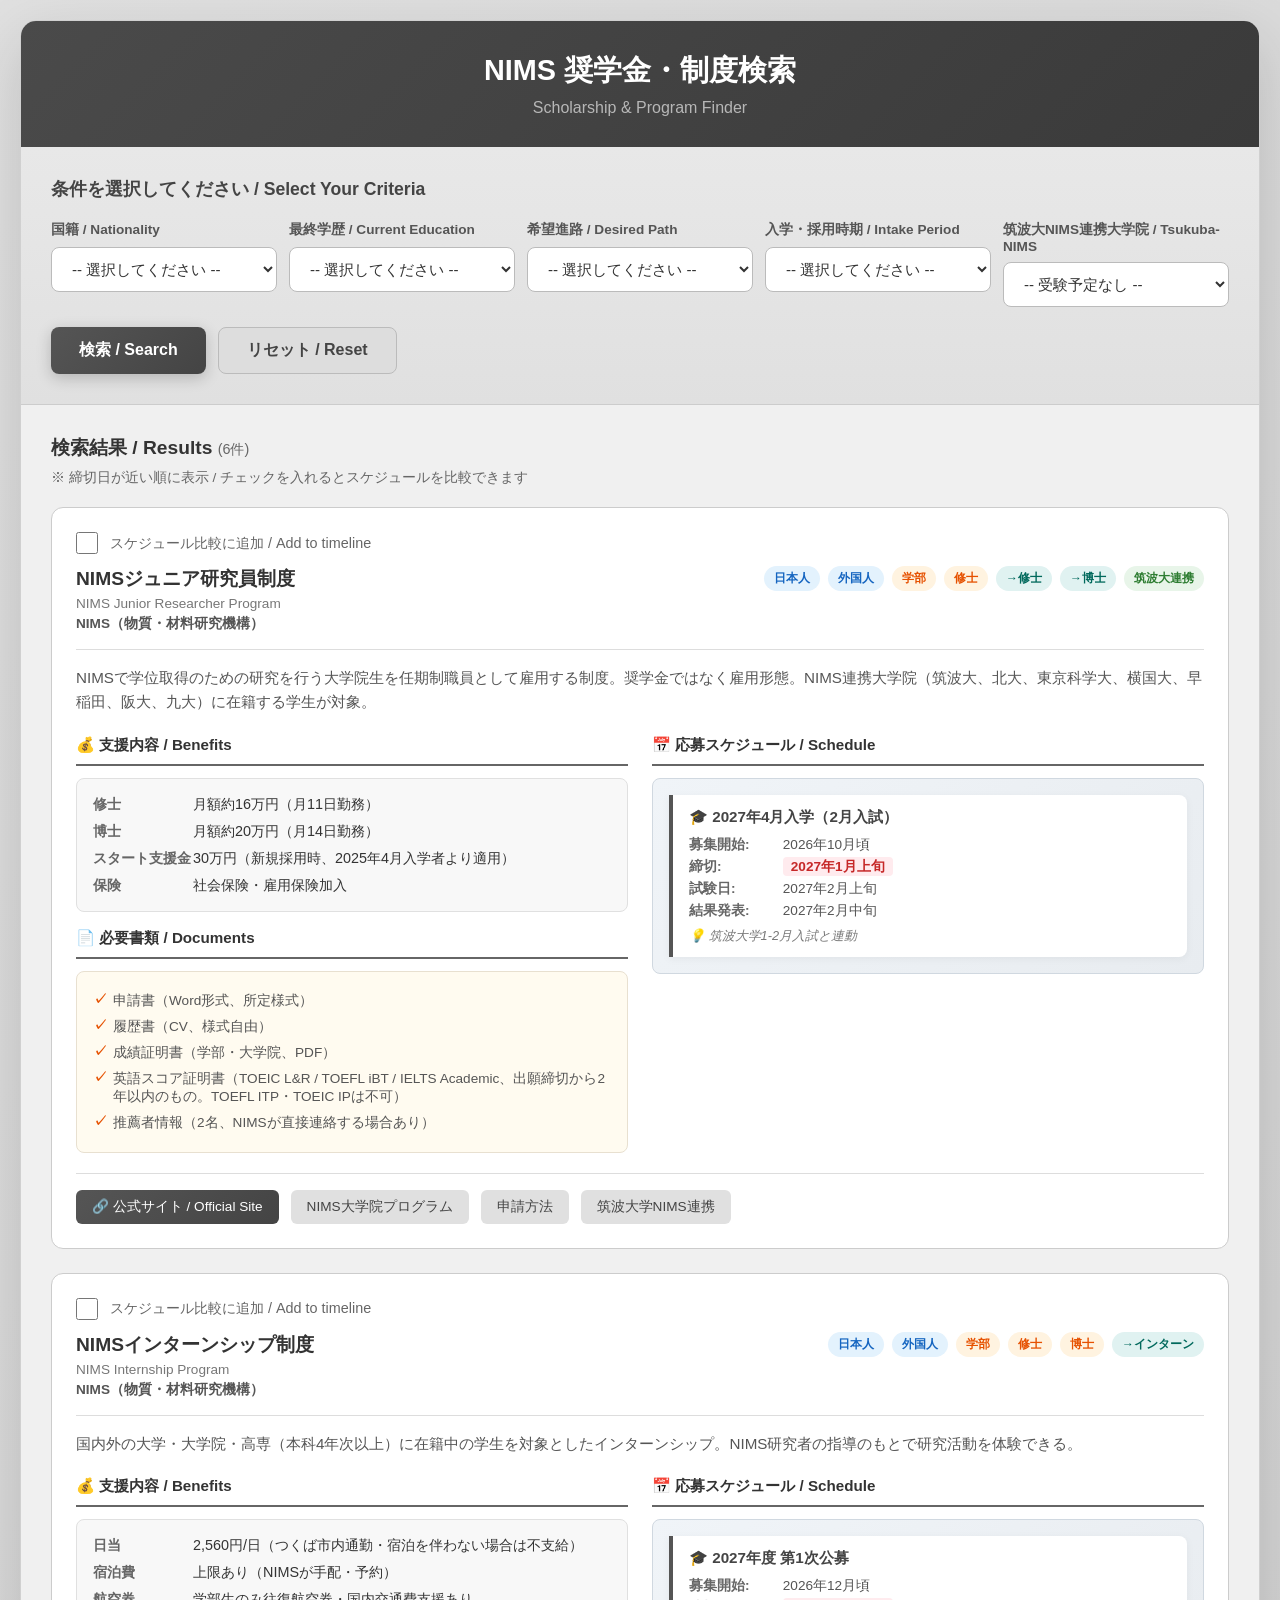
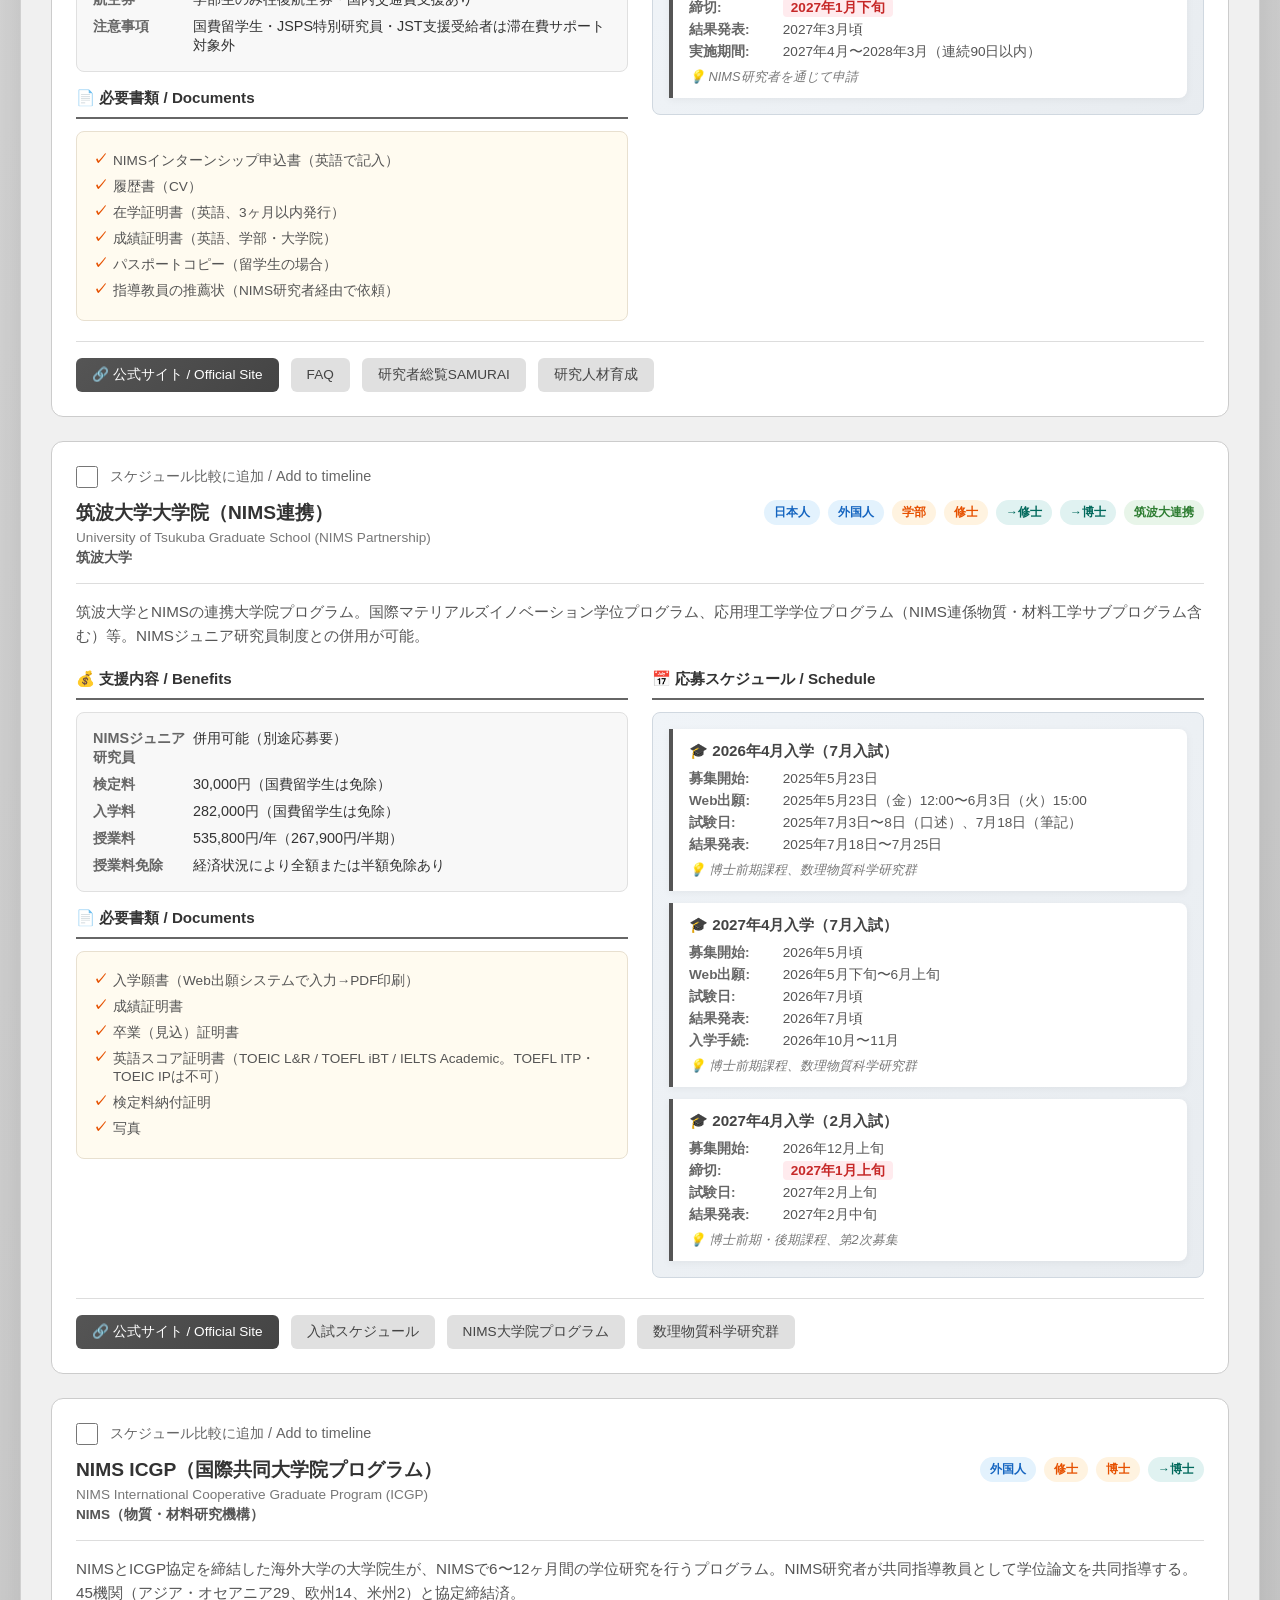
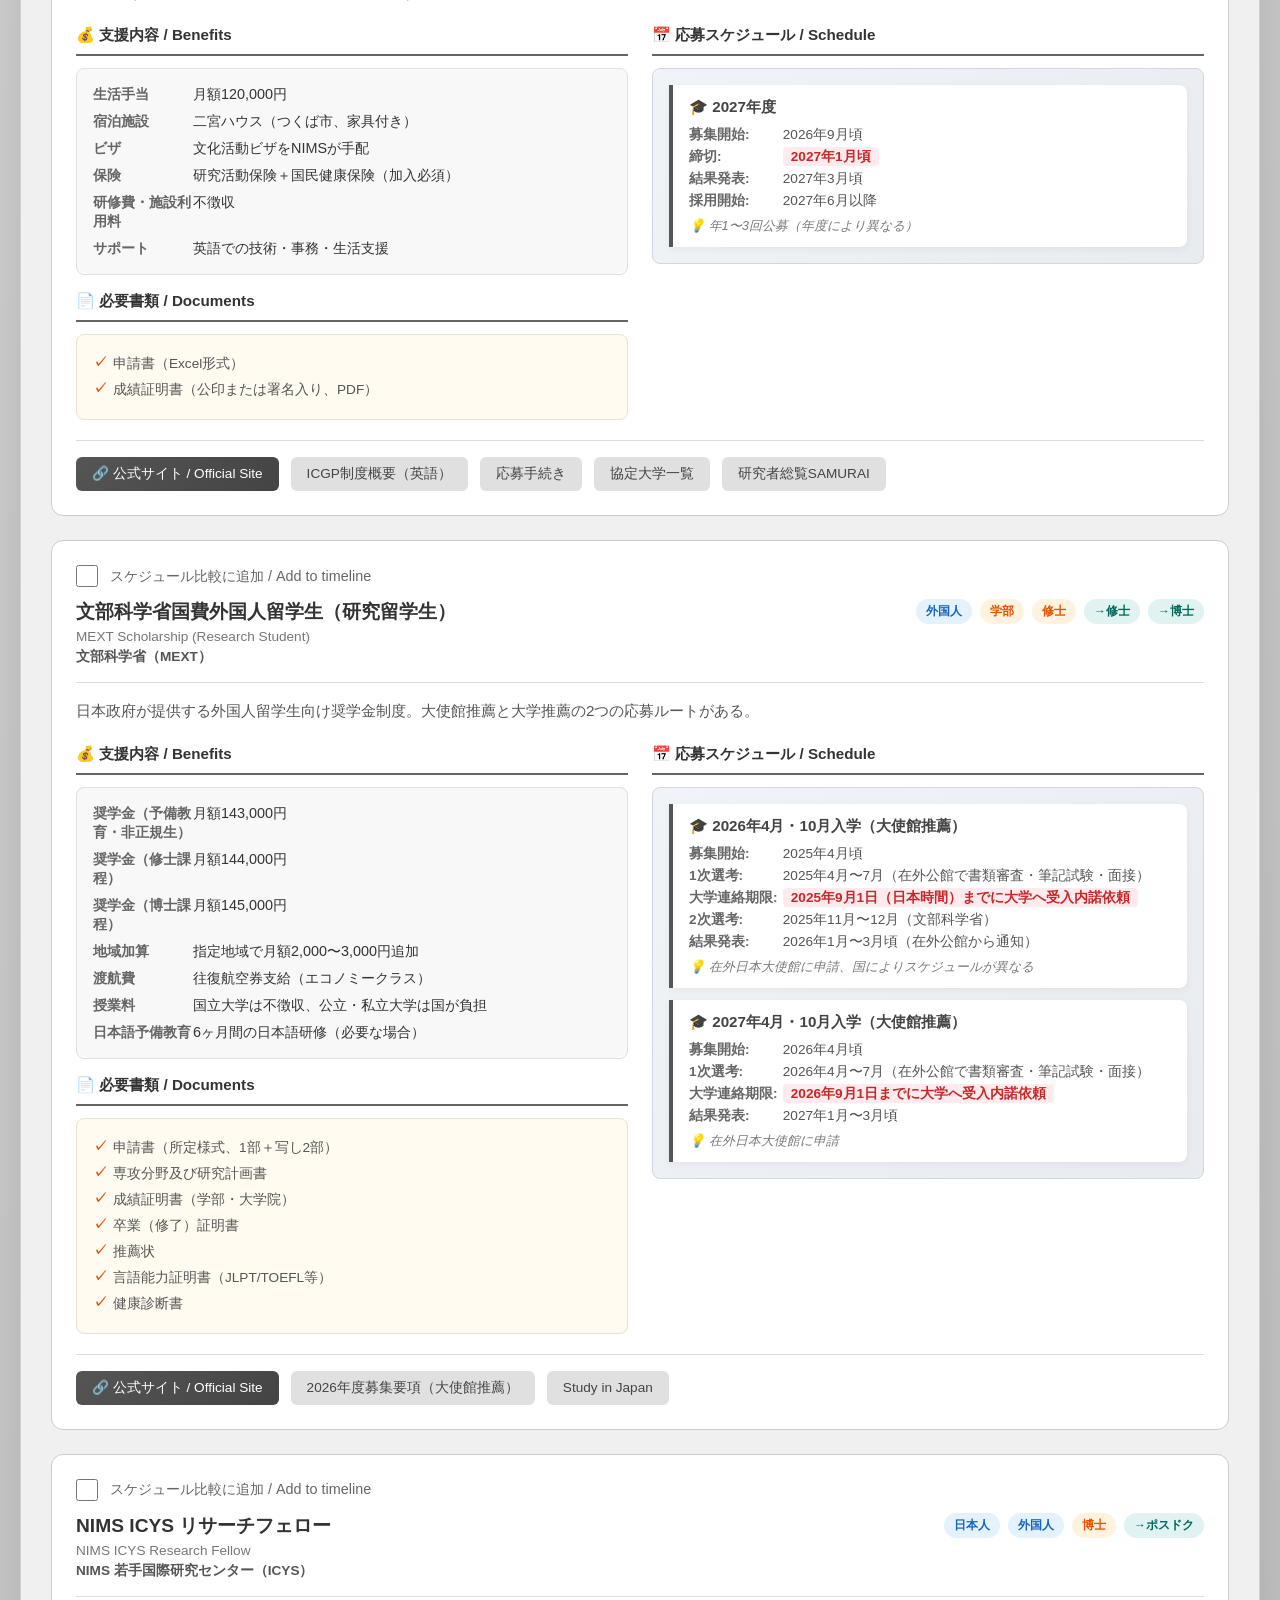
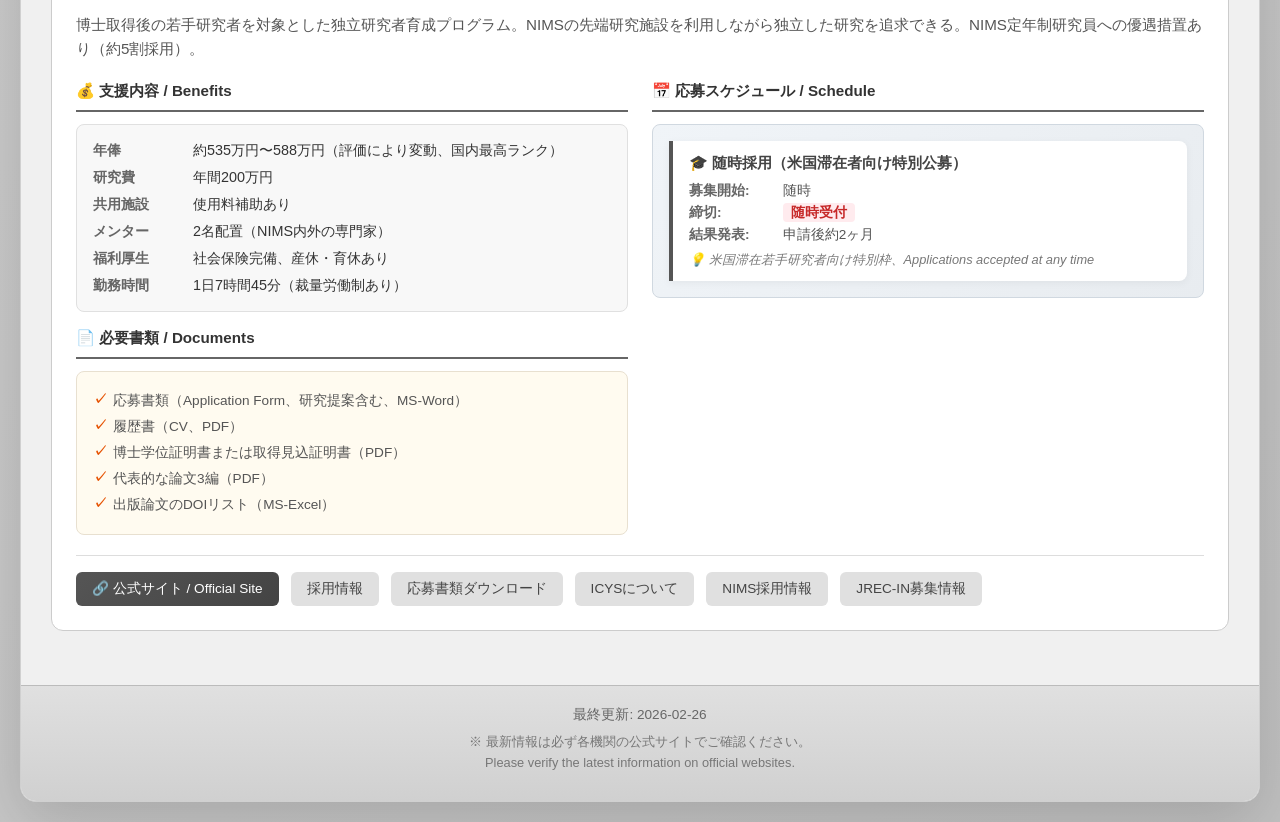
==== index.html @ 3bc6fc20 "GitHub Pages 化: Flask 廃止し静的サイトへ移行 - ルートに index.html を新設（Flask テンプレート → 静的 HTML） - main.js を改修: /api/" ====
<!DOCTYPE html>
<html lang="ja">
<head>
    <meta charset="UTF-8">
    <meta name="viewport" content="width=device-width, initial-scale=1.0">
    <title>NIMS 奨学金・制度検索 | Scholarship Finder</title>
    <link rel="stylesheet" href="static/css/style.css">
</head>
<body>
    <div class="container">
        <!-- ヘッダー -->
        <header>
            <h1>NIMS 奨学金・制度検索</h1>
            <p class="subtitle">Scholarship & Program Finder</p>
        </header>

        <!-- 検索フォーム -->
        <section class="search-section">
            <h2>条件を選択してください / Select Your Criteria</h2>

            <div class="filter-group">
                <!-- 国籍 -->
                <div class="filter-item">
                    <label for="nationality">国籍 / Nationality</label>
                    <select id="nationality">
                        <option value="">-- 選択してください --</option>
                        <option value="japanese">日本人 / Japanese</option>
                        <option value="foreign">外国人 / Non-Japanese</option>
                    </select>
                </div>

                <!-- 最終学歴 -->
                <div class="filter-item">
                    <label for="current_education">最終学歴 / Current Education</label>
                    <select id="current_education">
                        <option value="">-- 選択してください --</option>
                        <option value="bachelor">学部（卒業/在学中）/ Bachelor's</option>
                        <option value="master">修士（修了/在学中）/ Master's</option>
                        <option value="doctor">博士（修了/在学中）/ Doctoral</option>
                    </select>
                </div>

                <!-- 希望進路 -->
                <div class="filter-item">
                    <label for="desired_path">希望進路 / Desired Path</label>
                    <select id="desired_path">
                        <option value="">-- 選択してください --</option>
                        <option value="master">修士課程進学 / Master's Program</option>
                        <option value="doctor">博士課程進学 / Doctoral Program</option>
                        <option value="postdoc">ポスドク / Postdoc</option>
                        <option value="intern">インターンシップ / Internship</option>
                    </select>
                </div>

                <!-- 入学・採用希望時期 -->
                <div class="filter-item">
                    <label for="intake_month">入学・採用時期 / Intake Period</label>
                    <select id="intake_month">
                        <option value="">-- 選択してください --</option>
                        <optgroup label="2025年度 / FY2025">
                            <option value="2025-04">2025年4月 / April 2025</option>
                            <option value="2025-10">2025年10月 / October 2025</option>
                            <option value="2025-first">2025年度前期（4-9月）/ FY2025 1st</option>
                            <option value="2025-second">2025年度後期（10-3月）/ FY2025 2nd</option>
                        </optgroup>
                        <optgroup label="2026年度 / FY2026">
                            <option value="2026-04">2026年4月 / April 2026</option>
                            <option value="2026-10">2026年10月 / October 2026</option>
                            <option value="2026-first">2026年度前期（4-9月）/ FY2026 1st</option>
                            <option value="2026-second">2026年度後期（10-3月）/ FY2026 2nd</option>
                        </optgroup>
                        <optgroup label="2027年度 / FY2027">
                            <option value="2027-04">2027年4月 / April 2027</option>
                            <option value="2027-10">2027年10月 / October 2027</option>
                            <option value="2027-first">2027年度前期（4-9月）/ FY2027 1st</option>
                            <option value="2027-second">2027年度後期（10-3月）/ FY2027 2nd</option>
                        </optgroup>
                    </select>
                </div>

                <!-- 筑波大学受験 -->
                <div class="filter-item">
                    <label for="tsukuba">筑波大NIMS連携大学院 / Tsukuba-NIMS</label>
                    <select id="tsukuba">
                        <option value="">-- 受験予定なし --</option>
                        <option value="master">修士課程受験予定 / Master's</option>
                        <option value="doctor">博士課程受験予定 / Doctoral</option>
                    </select>
                </div>
            </div>

            <div class="filter-buttons">
                <button id="search-btn" class="btn-primary">検索 / Search</button>
                <button id="reset-btn" class="btn-secondary">リセット / Reset</button>
            </div>
        </section>

        <!-- メインコンテンツ（検索結果 + タイムライン） -->
        <div class="main-content">
            <!-- 検索結果（左側） -->
            <section class="results-section">
                <h2>検索結果 / Results <span id="result-count"></span></h2>
                <p class="sort-info">※ 締切日が近い順に表示 / チェックを入れるとスケジュールを比較できます</p>
                <div id="results-container">
                    <p class="no-results">条件を選択して検索してください。<br>Please select criteria and search.</p>
                </div>
            </section>

            <!-- 統合タイムライン（右側） -->
            <aside class="timeline-section" id="timeline-section" style="display: none;">
                <div class="timeline-header">
                    <h2>📅 スケジュール比較</h2>
                    <button id="clear-selection-btn" class="btn-secondary btn-small">選択解除</button>
                </div>
                <div id="timeline-container"></div>
            </aside>
        </div>

        <!-- フッター -->
        <footer>
            <p>最終更新: <span id="last-updated">-</span></p>
            <p class="disclaimer">
                ※ 最新情報は必ず各機関の公式サイトでご確認ください。<br>
                Please verify the latest information on official websites.
            </p>
        </footer>
    </div>

    <script src="static/js/main.js"></script>
</body>
</html>
---- static/css/style.css ----
/* 基本スタイル - ライトグレーテーマ */
* {
    margin: 0;
    padding: 0;
    box-sizing: border-box;
}

body {
    font-family: -apple-system, BlinkMacSystemFont, 'Segoe UI', 'Hiragino Sans', 'Noto Sans JP', sans-serif;
    background: linear-gradient(135deg, #e0e0e0 0%, #c0c0c0 100%);
    min-height: 100vh;
    padding: 20px;
}

.container {
    max-width: 1600px;
    margin: 0 auto;
    background: #f5f5f5;
    border-radius: 16px;
    box-shadow: 0 20px 60px rgba(0, 0, 0, 0.15);
    overflow: hidden;
    border: 1px solid #d0d0d0;
}

/* ヘッダー */
header {
    background: linear-gradient(135deg, #4a4a4a 0%, #3a3a3a 100%);
    color: white;
    padding: 30px;
    text-align: center;
}

header h1 {
    font-size: 1.8rem;
    margin-bottom: 8px;
}

header .subtitle {
    font-size: 1rem;
    opacity: 0.85;
    color: #ccc;
}

/* 検索セクション */
.search-section {
    padding: 30px;
    background: linear-gradient(180deg, #e8e8e8 0%, #e0e0e0 100%);
    border-bottom: 1px solid #ccc;
}

.search-section h2 {
    font-size: 1.1rem;
    color: #444;
    margin-bottom: 20px;
}

.filter-group {
    display: grid;
    grid-template-columns: repeat(5, 1fr);
    gap: 12px;
    margin-bottom: 20px;
}

.filter-item {
    min-width: 0;
}

.filter-item label {
    display: block;
    font-size: 0.85rem;
    font-weight: 600;
    color: #555;
    margin-bottom: 8px;
}

.filter-item select {
    width: 100%;
    padding: 12px 16px;
    font-size: 0.95rem;
    border: 1px solid #bbb;
    border-radius: 8px;
    background: #fff;
    color: #333;
    cursor: pointer;
    transition: all 0.2s;
}

.filter-item select:focus {
    outline: none;
    border-color: #666;
    box-shadow: 0 0 0 3px rgba(100, 100, 100, 0.15);
}

.filter-buttons {
    display: flex;
    gap: 12px;
}

/* ボタン */
.btn-primary,
.btn-secondary {
    padding: 12px 28px;
    font-size: 1rem;
    font-weight: 600;
    border: none;
    border-radius: 8px;
    cursor: pointer;
    transition: all 0.2s;
}

.btn-primary {
    background: linear-gradient(135deg, #555 0%, #444 100%);
    color: white;
    box-shadow: 0 4px 15px rgba(0, 0, 0, 0.2);
}

.btn-primary:hover {
    transform: translateY(-2px);
    box-shadow: 0 6px 20px rgba(0, 0, 0, 0.25);
    background: linear-gradient(135deg, #666 0%, #555 100%);
}

.btn-secondary {
    background: #ddd;
    color: #444;
    border: 1px solid #bbb;
}

.btn-secondary:hover {
    background: #ccc;
}

/* メインコンテンツ（左右並列） */
.main-content {
    display: flex;
    gap: 0;
}

/* 結果セクション（左側） */
.results-section {
    flex: 1;
    padding: 30px;
    min-width: 0;
    transition: flex 0.3s ease;
    background: #f0f0f0;
}

.main-content.has-timeline .results-section {
    flex: 0 0 60%;
}

.results-section h2 {
    font-size: 1.2rem;
    color: #333;
    margin-bottom: 8px;
}

.sort-info {
    font-size: 0.85rem;
    color: #666;
    margin-bottom: 20px;
}

#result-count {
    font-size: 0.9rem;
    color: #666;
    font-weight: normal;
}

.no-results {
    text-align: center;
    color: #666;
    padding: 40px;
    line-height: 1.8;
}

/* プログラムカード */
.program-card {
    background: #fff;
    border: 1px solid #ccc;
    border-radius: 12px;
    padding: 24px;
    margin-bottom: 24px;
    transition: all 0.2s;
}

.program-card:hover {
    border-color: #888;
    box-shadow: 0 8px 30px rgba(0, 0, 0, 0.1);
    transform: translateY(-2px);
}

.program-header {
    display: flex;
    justify-content: space-between;
    align-items: flex-start;
    margin-bottom: 16px;
    padding-bottom: 16px;
    border-bottom: 1px solid #ddd;
}

.program-title {
    font-size: 1.2rem;
    color: #333;
    margin-bottom: 4px;
}

.program-title-en {
    font-size: 0.85rem;
    color: #777;
}

.program-org {
    font-size: 0.85rem;
    color: #555;
    font-weight: 600;
    margin-top: 4px;
}

.program-tags {
    display: flex;
    gap: 8px;
    flex-wrap: wrap;
}

.tag {
    font-size: 0.75rem;
    padding: 4px 10px;
    border-radius: 20px;
    font-weight: 600;
}

.tag-nationality {
    background: #e3f2fd;
    color: #1565c0;
}

.tag-status {
    background: #f3e5f5;
    color: #7b1fa2;
}

.tag-tsukuba {
    background: #e8f5e9;
    color: #2e7d32;
}

.tag-education {
    background: #fff3e0;
    color: #e65100;
}

.tag-path {
    background: #e0f2f1;
    color: #00695c;
}

.program-description {
    color: #555;
    font-size: 0.95rem;
    line-height: 1.6;
    margin-bottom: 20px;
}

/* 2カラムレイアウト */
.program-content {
    display: grid;
    grid-template-columns: 1fr 1fr;
    gap: 24px;
}

.program-left,
.program-right {
    min-width: 0;
}

/* 左カラム: 予算・支援内容 */
.section-title {
    font-size: 0.95rem;
    font-weight: 600;
    color: #333;
    margin-bottom: 12px;
    padding-bottom: 8px;
    border-bottom: 2px solid #666;
}

.benefits-section {
    background: #f8f8f8;
    border-radius: 8px;
    padding: 16px;
    margin-bottom: 16px;
    border: 1px solid #e0e0e0;
}

.benefit-row {
    display: flex;
    margin-bottom: 8px;
    font-size: 0.9rem;
}

.benefit-row:last-child {
    margin-bottom: 0;
}

.benefit-label {
    font-weight: 600;
    color: #666;
    width: 100px;
    flex-shrink: 0;
}

.benefit-value {
    color: #333;
}

/* 必要書類 */
.documents-section {
    background: #fffbf0;
    border-radius: 8px;
    padding: 16px;
    border: 1px solid #e8e0d0;
}

.documents-list {
    list-style: none;
    padding: 0;
    margin: 0;
}

.documents-list li {
    font-size: 0.85rem;
    color: #555;
    padding: 4px 0;
    padding-left: 20px;
    position: relative;
}

.documents-list li::before {
    content: "✓";
    position: absolute;
    left: 0;
    color: #e65100;
    font-weight: bold;
}

/* 右カラム: スケジュール */
.schedule-section {
    background: linear-gradient(135deg, #f0f4f8 0%, #e8ecf0 100%);
    border-radius: 8px;
    padding: 16px;
    border: 1px solid #d0d8e0;
}

.schedule-item {
    background: #fff;
    border-left: 4px solid #555;
    padding: 12px 16px;
    margin-bottom: 12px;
    border-radius: 0 8px 8px 0;
    box-shadow: 0 2px 8px rgba(0, 0, 0, 0.05);
}

.schedule-item:last-child {
    margin-bottom: 0;
}

.schedule-intake {
    font-weight: 600;
    color: #444;
    font-size: 0.95rem;
    margin-bottom: 8px;
}

.schedule-details {
    font-size: 0.85rem;
    color: #555;
}

.schedule-details div {
    margin-bottom: 4px;
}

.schedule-details div:last-child {
    margin-bottom: 0;
}

.schedule-label {
    font-weight: 600;
    display: inline-block;
    width: 90px;
    color: #666;
}

.deadline-highlight {
    background: #ffebee;
    color: #c62828;
    padding: 2px 8px;
    border-radius: 4px;
    font-weight: 600;
}

.schedule-note {
    margin-top: 8px;
    font-size: 0.8rem;
    color: #777;
    font-style: italic;
}

/* リンク */
.program-links {
    display: flex;
    gap: 12px;
    flex-wrap: wrap;
    margin-top: 20px;
    padding-top: 16px;
    border-top: 1px solid #ddd;
}

.program-link {
    display: inline-flex;
    align-items: center;
    padding: 8px 16px;
    background: linear-gradient(135deg, #555 0%, #444 100%);
    color: white;
    text-decoration: none;
    border-radius: 6px;
    font-size: 0.85rem;
    font-weight: 500;
    transition: all 0.2s;
}

.program-link:hover {
    transform: translateY(-1px);
    box-shadow: 0 4px 15px rgba(0, 0, 0, 0.2);
    background: linear-gradient(135deg, #666 0%, #555 100%);
}

.program-link-secondary {
    background: #e0e0e0;
    color: #444;
}

.program-link-secondary:hover {
    background: #d0d0d0;
    box-shadow: none;
}

/* フッター */
footer {
    background: linear-gradient(180deg, #e0e0e0 0%, #d0d0d0 100%);
    padding: 20px 30px;
    text-align: center;
    border-top: 1px solid #bbb;
}

footer p {
    font-size: 0.85rem;
    color: #666;
    margin-bottom: 8px;
}

.disclaimer {
    font-size: 0.8rem;
    line-height: 1.6;
    color: #777;
}

/* チェックボックス */
.program-checkbox-wrapper {
    display: flex;
    align-items: center;
    gap: 12px;
    margin-bottom: 12px;
}

.program-checkbox {
    width: 22px;
    height: 22px;
    cursor: pointer;
    accent-color: #555;
}

.program-checkbox-label {
    font-size: 0.9rem;
    color: #666;
    cursor: pointer;
}

.program-card.selected {
    border-color: #555;
    border-width: 2px;
    background: #f8f8fc;
    box-shadow: 0 0 20px rgba(0, 0, 0, 0.1);
}

/* タイムラインセクション（右側） */
.timeline-section {
    flex: 0 0 40%;
    padding: 20px;
    background: #f0f0f0;
    border-left: 1px solid #ddd;
}

.timeline-header {
    display: flex;
    justify-content: space-between;
    align-items: center;
    margin-bottom: 12px;
    padding-bottom: 10px;
    border-bottom: 1px solid #ccc;
}

.timeline-header h2 {
    font-size: 1rem;
    color: #333;
    margin: 0;
}

.timeline-section .btn-secondary {
    background: #ddd;
    color: #444;
    border: 1px solid #bbb;
}

.timeline-section .btn-secondary:hover {
    background: #ccc;
}

.btn-small {
    padding: 4px 10px;
    font-size: 0.75rem;
}

/* タイムライン */
.timeline {
    position: relative;
    padding: 8px 0;
}

.timeline-month-group {
    margin-bottom: 14px;
}

.timeline-month-header {
    background: linear-gradient(135deg, #555 0%, #444 100%);
    color: white;
    padding: 6px 12px;
    border-radius: 6px;
    font-weight: 600;
    font-size: 0.85rem;
    margin-bottom: 8px;
    border-left: 3px solid #888;
}

.timeline-events {
    display: flex;
    flex-direction: column;
    gap: 6px;
    padding-left: 16px;
    border-left: 2px solid #ccc;
    margin-left: 6px;
}

.timeline-event {
    background: #fff;
    border-radius: 6px;
    padding: 8px 12px;
    box-shadow: 0 2px 8px rgba(0, 0, 0, 0.1);
    position: relative;
    transition: transform 0.15s ease;
}

.timeline-event:hover {
    transform: translateX(2px);
}

.timeline-event::before {
    content: '';
    position: absolute;
    left: -22px;
    top: 50%;
    transform: translateY(-50%);
    width: 8px;
    height: 8px;
    border-radius: 50%;
    background: #666;
    border: 2px solid #f0f0f0;
}

.timeline-event.deadline::before {
    background: #ef5350;
}

.timeline-event.exam::before {
    background: #ffb74d;
}

.timeline-event.result::before {
    background: #66bb6a;
}

.timeline-event.screening::before {
    background: #ab47bc;
}

.timeline-event.procedure::before {
    background: #26c6da;
}

.timeline-event.adoption::before {
    background: #9ccc65;
}

.timeline-event.period::before {
    background: #8d6e63;
}

.timeline-event-header {
    display: flex;
    justify-content: space-between;
    align-items: center;
    margin-bottom: 4px;
}

.timeline-event-program {
    font-weight: 600;
    color: #333;
    font-size: 0.8rem;
    flex: 1;
    margin-right: 8px;
    white-space: nowrap;
    overflow: hidden;
    text-overflow: ellipsis;
}

.timeline-event-type {
    font-size: 0.65rem;
    padding: 2px 6px;
    border-radius: 10px;
    font-weight: 600;
    white-space: nowrap;
}

.timeline-event-type.deadline {
    background: #ffebee;
    color: #c62828;
}

.timeline-event-type.start {
    background: #e3f2fd;
    color: #1565c0;
}

.timeline-event-type.exam {
    background: #fff3e0;
    color: #e65100;
}

.timeline-event-type.result {
    background: #e8f5e9;
    color: #2e7d32;
}

.timeline-event-type.screening {
    background: #f3e5f5;
    color: #7b1fa2;
}

.timeline-event-type.procedure {
    background: #e0f7fa;
    color: #00838f;
}

.timeline-event-type.adoption {
    background: #f1f8e9;
    color: #558b2f;
}

.timeline-event-type.period {
    background: #efebe9;
    color: #5d4037;
}

.timeline-event-date {
    font-size: 0.75rem;
    color: #555;
    font-weight: 500;
}

.timeline-event-intake {
    font-size: 0.7rem;
    color: #777;
}

/* タイムライン凡例 */
.timeline-legend {
    display: flex;
    gap: 6px 12px;
    flex-wrap: wrap;
    margin-bottom: 12px;
    padding: 8px 10px;
    background: #e8e8e8;
    border-radius: 6px;
    border: 1px solid #ddd;
}

.legend-item {
    display: flex;
    align-items: center;
    gap: 4px;
    font-size: 0.65rem;
    color: #555;
}

.legend-dot {
    width: 8px;
    height: 8px;
    border-radius: 50%;
}

.legend-dot.start { background: #888; }
.legend-dot.deadline { background: #ef5350; }
.legend-dot.exam { background: #ffb74d; }
.legend-dot.result { background: #66bb6a; }
.legend-dot.screening { background: #ab47bc; }
.legend-dot.procedure { background: #26c6da; }
.legend-dot.adoption { background: #9ccc65; }
.legend-dot.period { background: #8d6e63; }

/* タイムラインフィルター情報 */
.timeline-filter-info {
    background: #e8e8e8;
    color: #444;
    padding: 6px 10px;
    border-radius: 4px;
    font-weight: 500;
    font-size: 0.75rem;
    margin-bottom: 10px;
    text-align: center;
    border: 1px solid #ddd;
}

/* タイムラインイベント備考 */
.timeline-event-note {
    font-size: 0.65rem;
    color: #888;
    margin-top: 4px;
    padding-top: 4px;
    border-top: 1px dashed #ddd;
}

.no-schedule-match {
    color: #666;
    font-size: 0.8rem;
    padding: 8px;
    background: #f5f5f5;
    border-radius: 6px;
    text-align: center;
}

/* タイムライン内のno-results */
.timeline-section .no-results {
    color: #666;
    background: #e8e8e8;
    border-radius: 6px;
    padding: 12px;
    text-align: center;
    font-size: 0.8rem;
}

/* レスポンシブ対応 */
@media (max-width: 1400px) {
    .main-content.has-timeline .results-section {
        flex: 0 0 55%;
    }

    .timeline-section {
        flex: 0 0 45%;
    }
}

@media (max-width: 1200px) {
    .main-content {
        flex-direction: column;
    }

    .main-content.has-timeline .results-section {
        flex: 1;
    }

    .timeline-section {
        flex: none;
        width: 100%;
        position: static;
        border-left: none;
        border-radius: 0 0 16px 16px;
    }
}

@media (max-width: 1000px) {
    .filter-group {
        grid-template-columns: repeat(2, 1fr);
    }
}

@media (max-width: 700px) {
    .filter-group {
        grid-template-columns: 1fr;
    }

    .program-content {
        grid-template-columns: 1fr;
    }
}

@media (max-width: 600px) {
    body {
        padding: 10px;
    }

    .container {
        border-radius: 12px;
    }

    header {
        padding: 20px;
    }

    header h1 {
        font-size: 1.4rem;
    }

    .search-section,
    .results-section {
        padding: 20px;
    }

    .program-header {
        flex-direction: column;
    }

    .program-tags {
        margin-top: 12px;
    }

    .benefit-row {
        flex-direction: column;
    }

    .benefit-label {
        width: auto;
        margin-bottom: 4px;
    }

    .filter-buttons {
        flex-direction: column;
    }

    .btn-primary,
    .btn-secondary {
        width: 100%;
    }
}

/* スクロールバーのスタイリング */
::-webkit-scrollbar {
    width: 8px;
    height: 8px;
}

::-webkit-scrollbar-track {
    background: #e0e0e0;
}

::-webkit-scrollbar-thumb {
    background: #aaa;
    border-radius: 4px;
}

::-webkit-scrollbar-thumb:hover {
    background: #888;
}
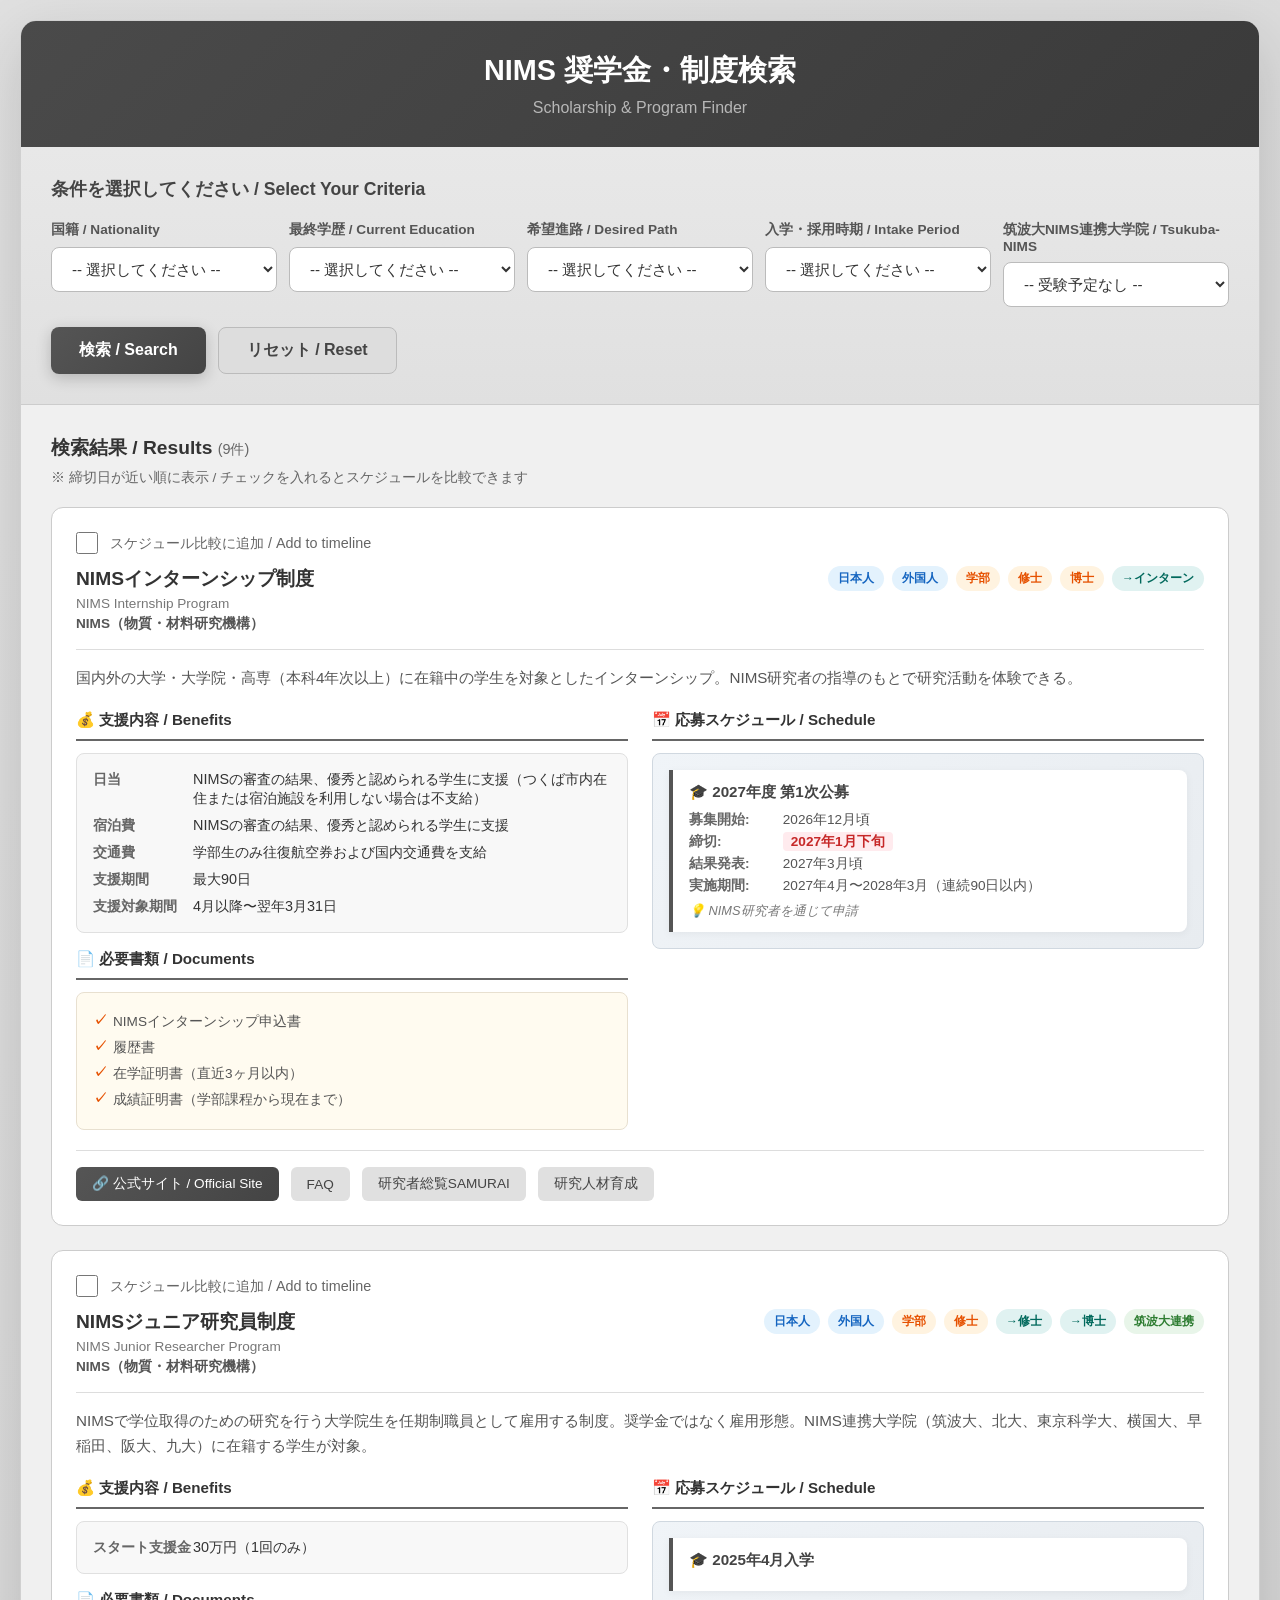
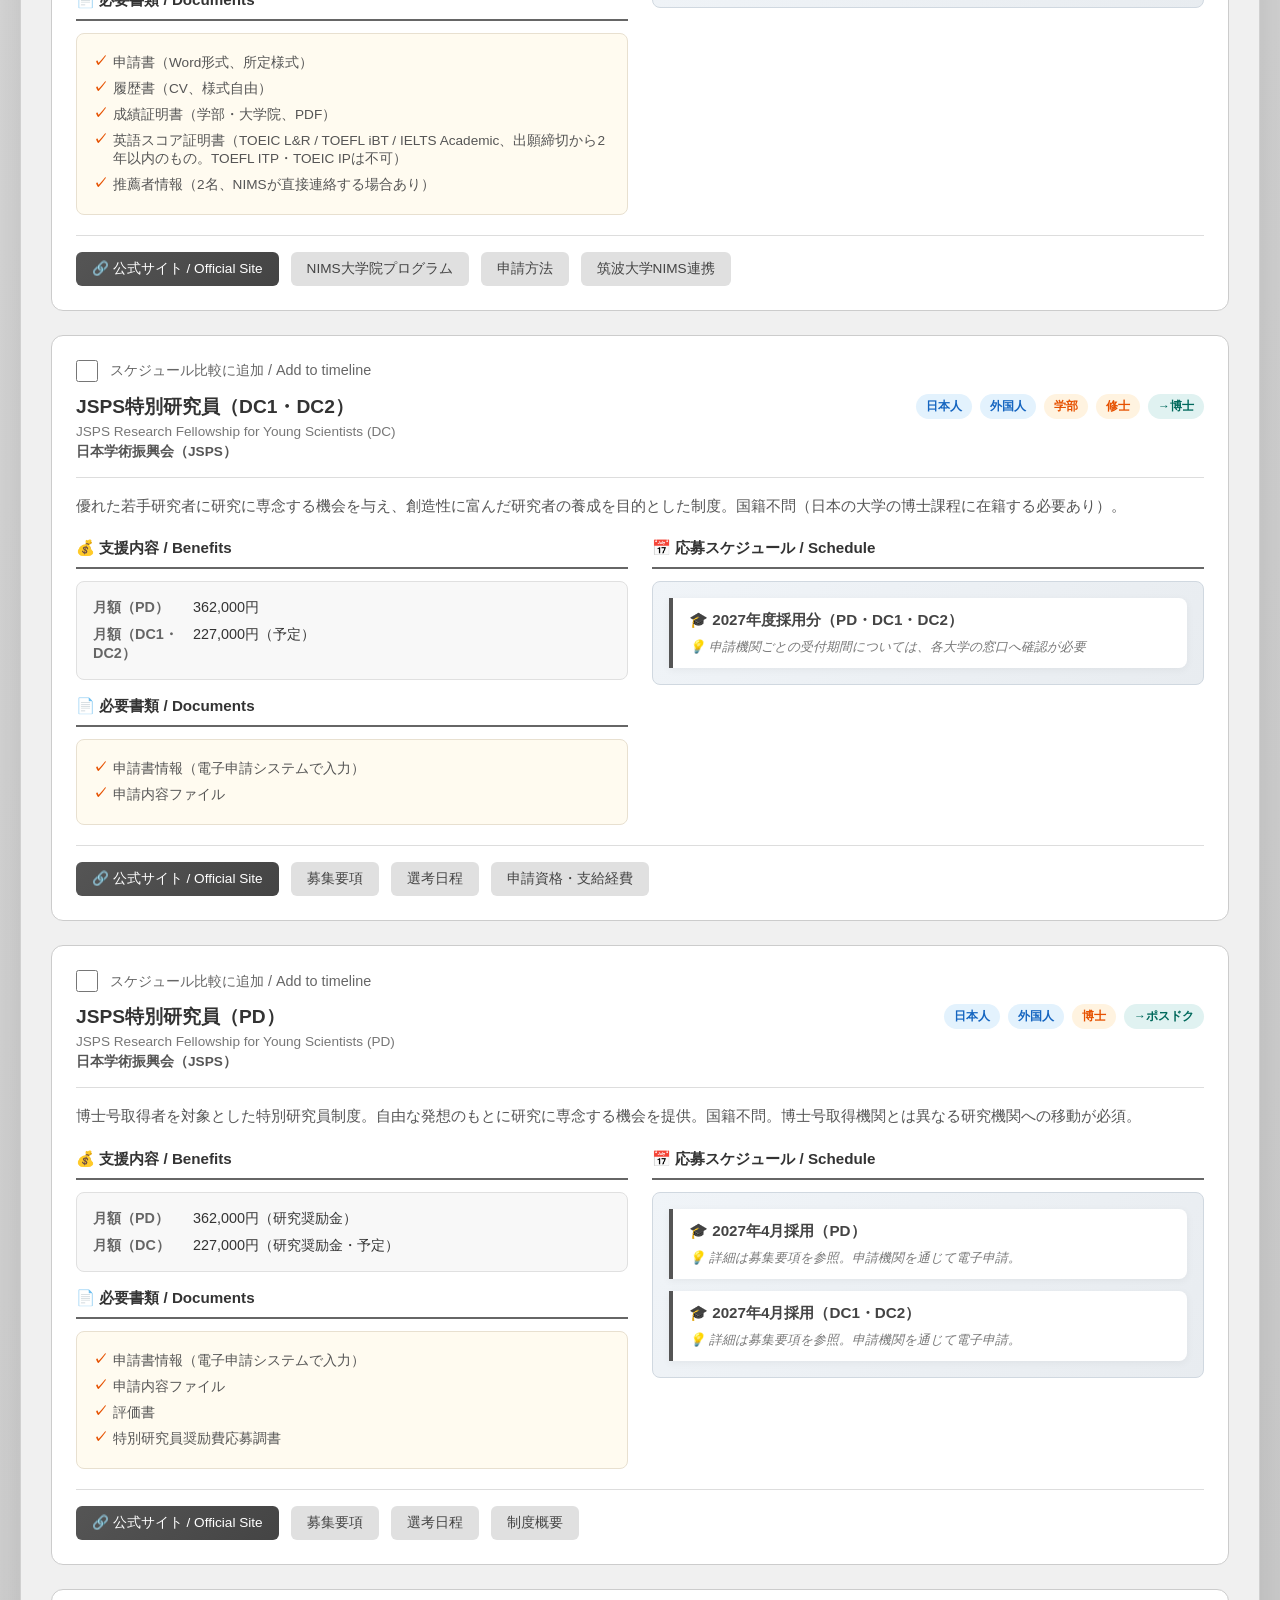
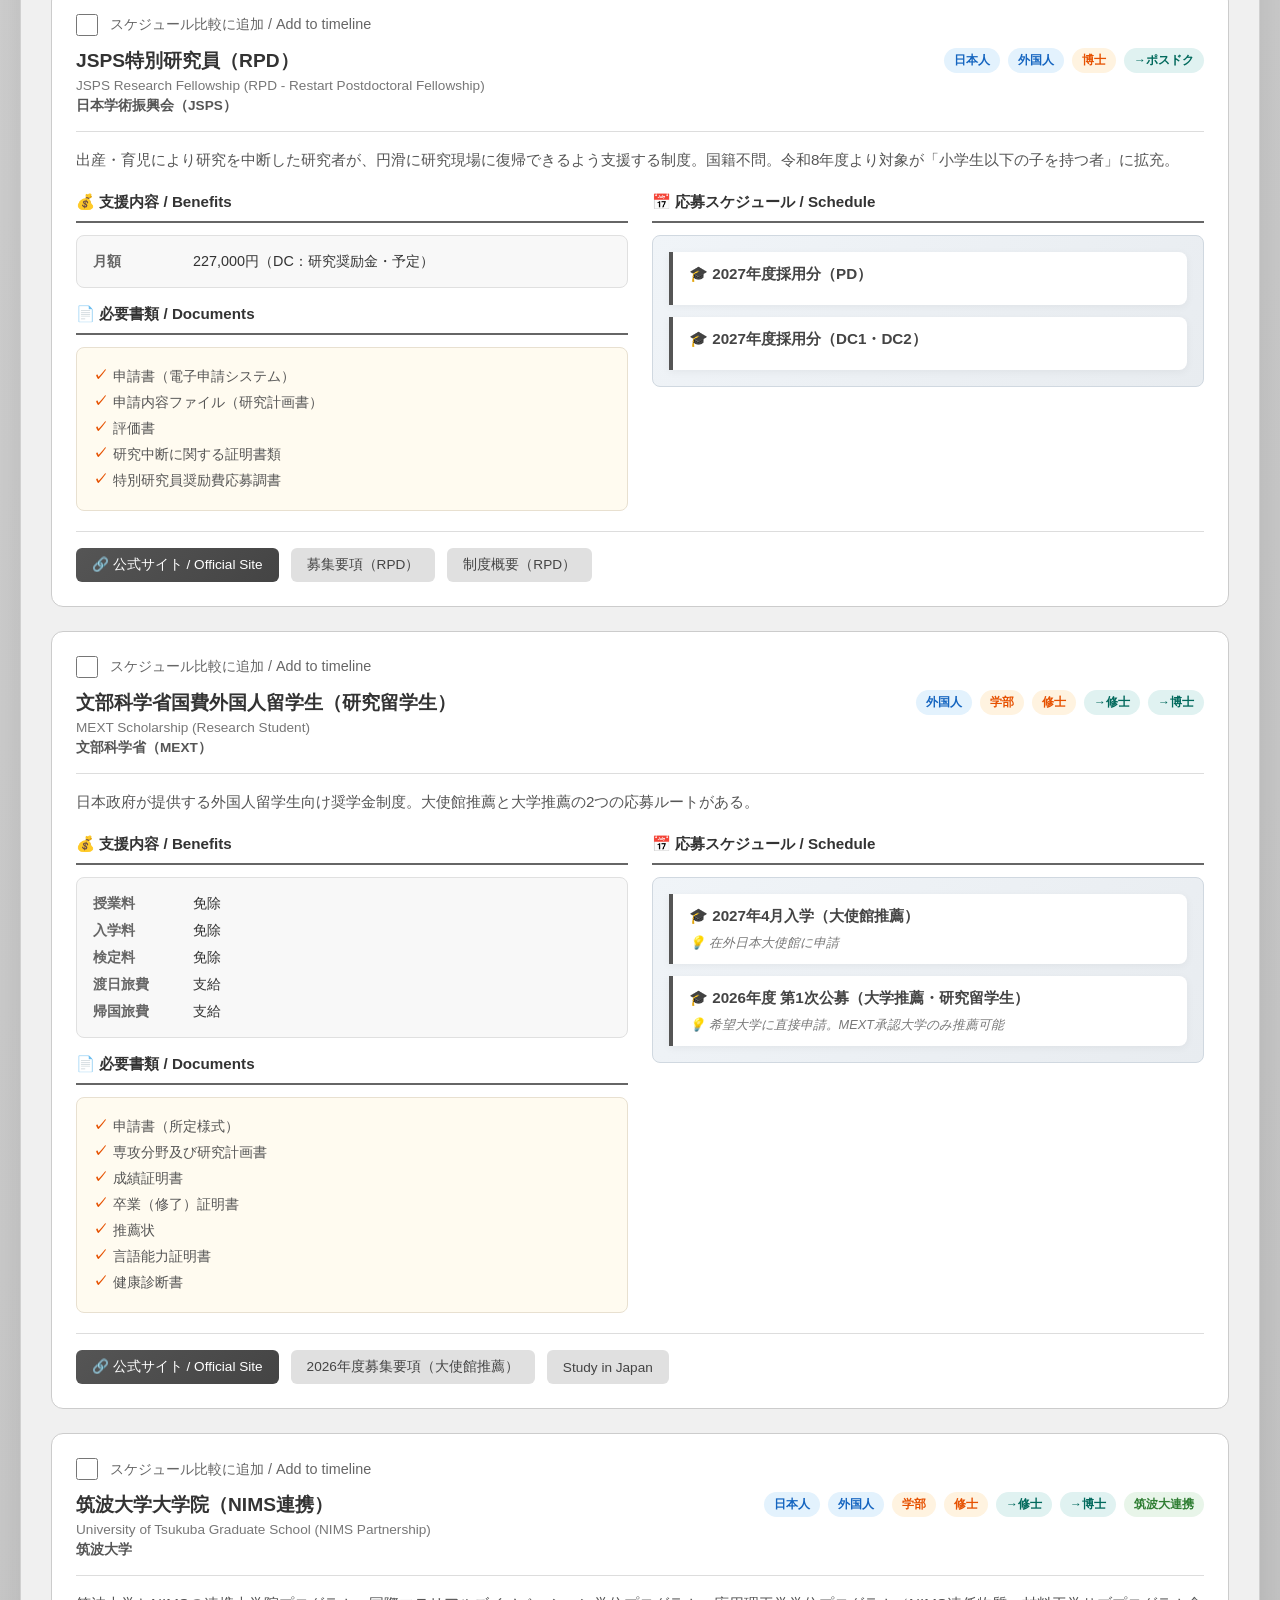
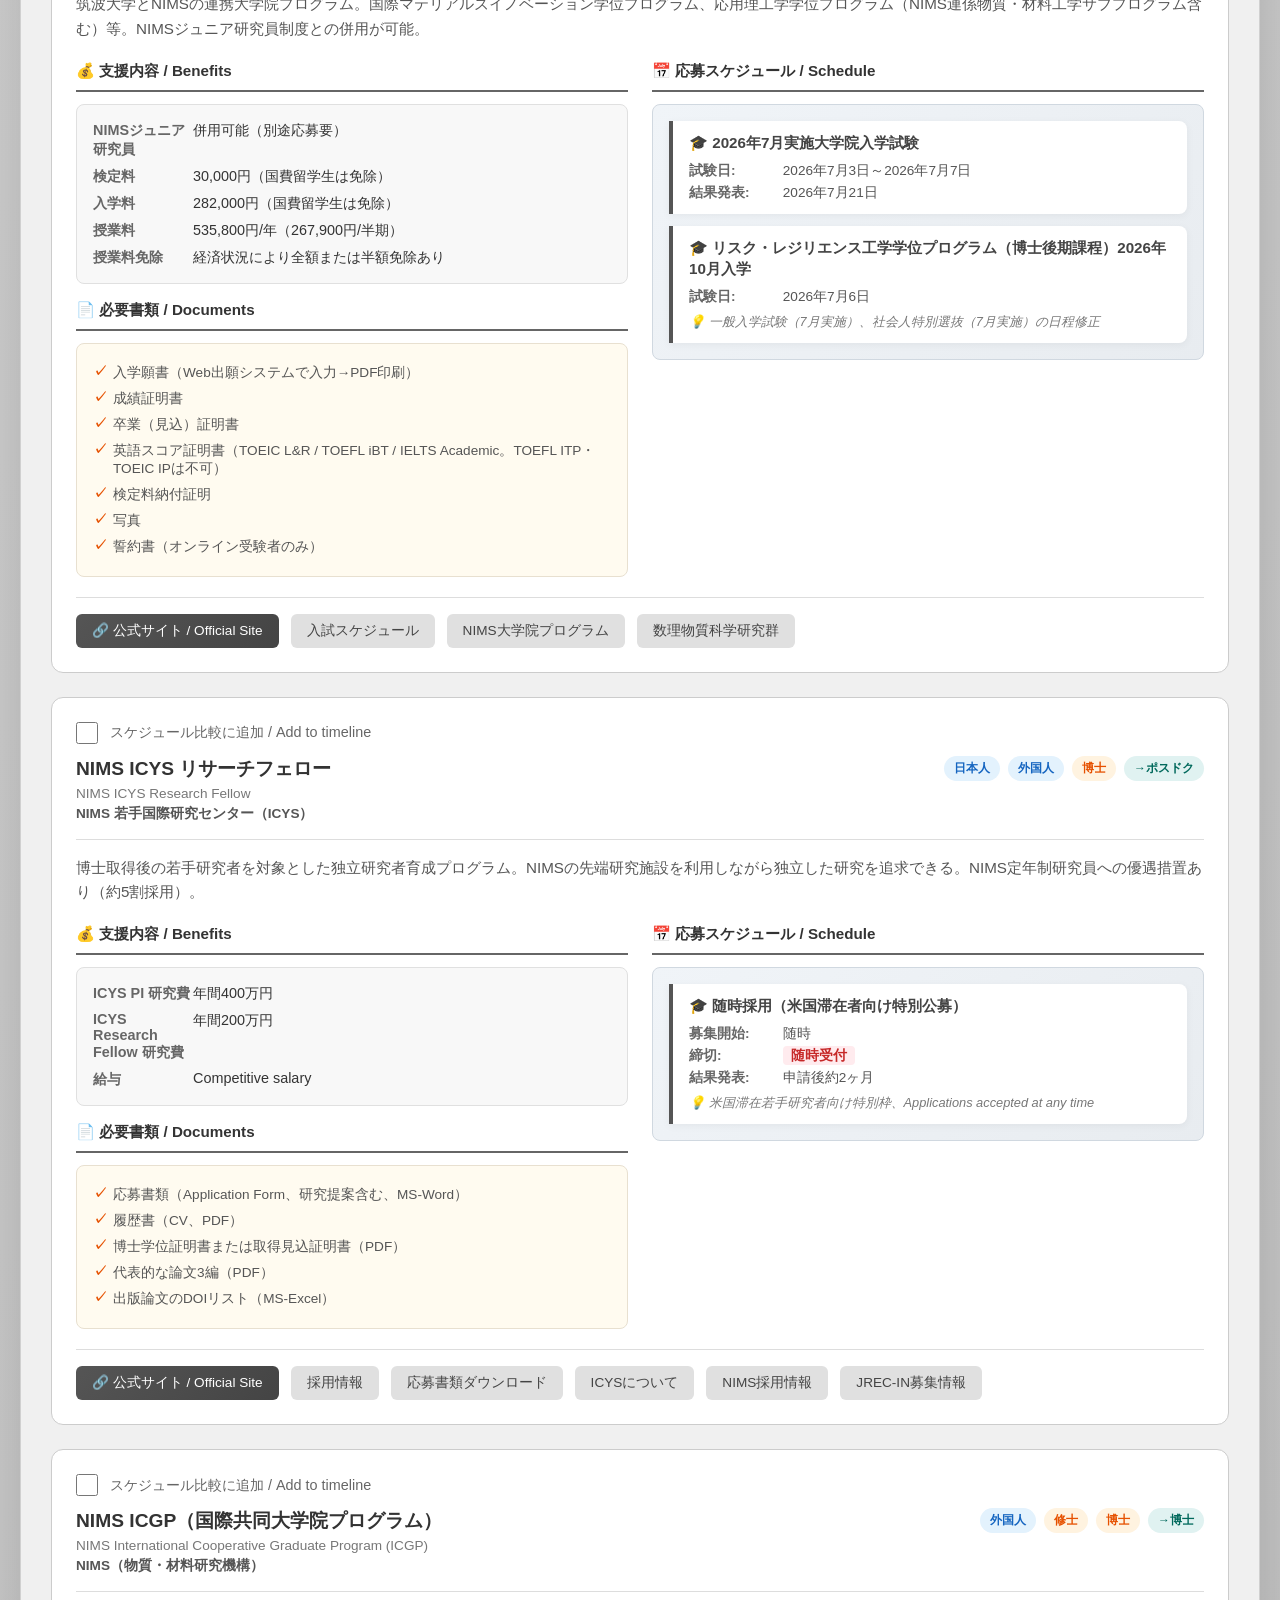
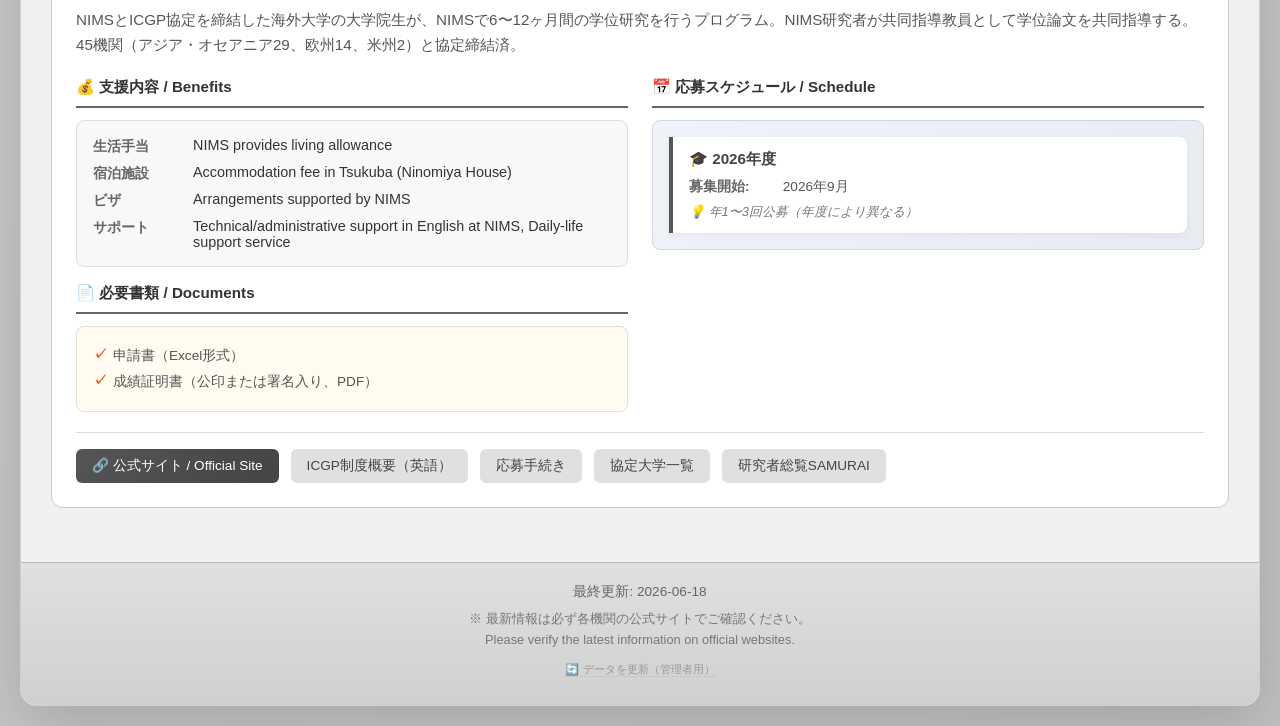
==== commit 0925b0b4: "フッターに管理者用データ更新リンクを追加 サイト訪問者には目立たないグレーの小さなテキストリンクで、 クリックすると GitHub Actions の Run workflow ページが新規タブで開く" ====
--- a/index.html
+++ b/index.html
@@ -123,6 +123,10 @@
                 ※ 最新情報は必ず各機関の公式サイトでご確認ください。<br>
                 Please verify the latest information on official websites.
             </p>
+            <p class="admin-link">
+                <a href="https://github.com/atsumitanaka/nims-scholarship-finder/actions/workflows/update-schedules.yml"
+                   target="_blank" rel="noopener">🔄 データを更新（管理者用）</a>
+            </p>
         </footer>
     </div>
 
--- a/static/css/style.css
+++ b/static/css/style.css
@@ -465,6 +465,24 @@
     color: #777;
 }
 
+.admin-link {
+    margin-top: 12px;
+    font-size: 0.7rem;
+    color: #999;
+}
+
+.admin-link a {
+    color: #999;
+    text-decoration: none;
+    border-bottom: 1px dotted #bbb;
+    padding-bottom: 1px;
+}
+
+.admin-link a:hover {
+    color: #555;
+    border-bottom-color: #888;
+}
+
 /* チェックボックス */
 .program-checkbox-wrapper {
     display: flex;
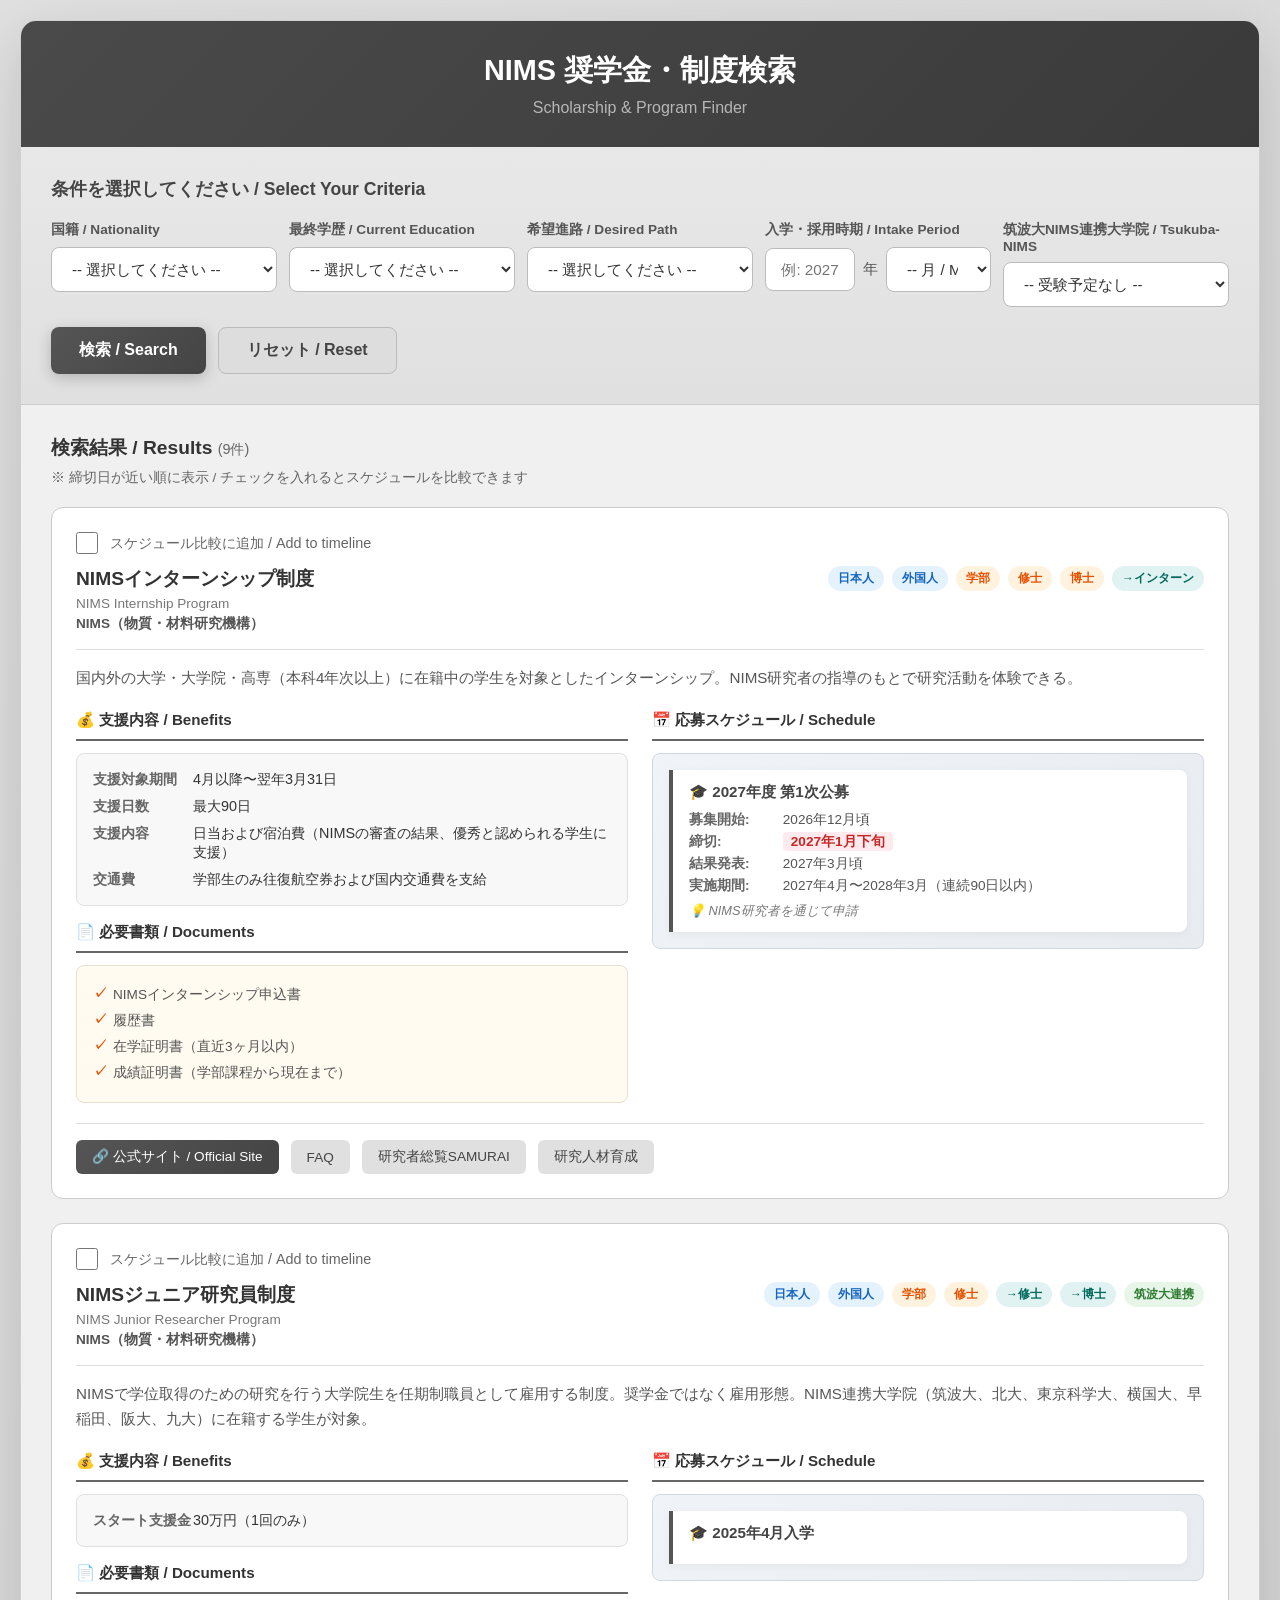
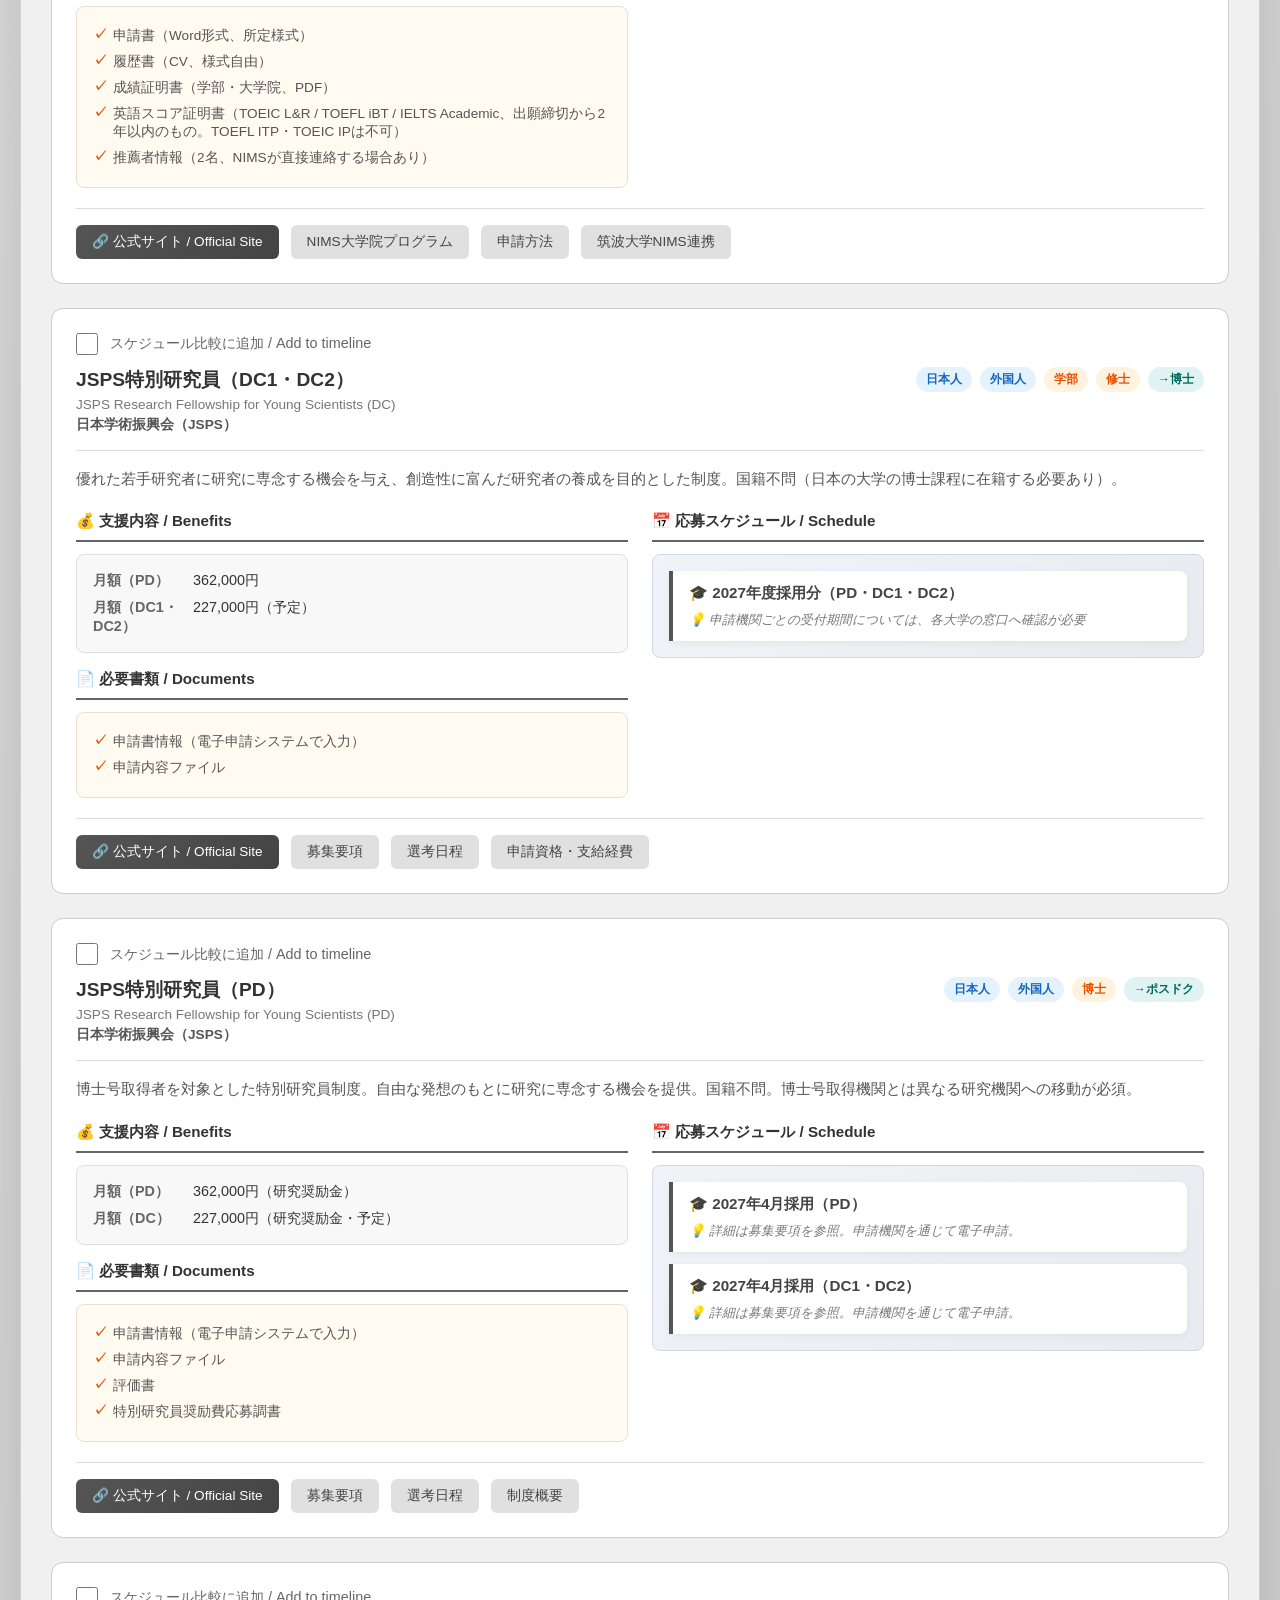
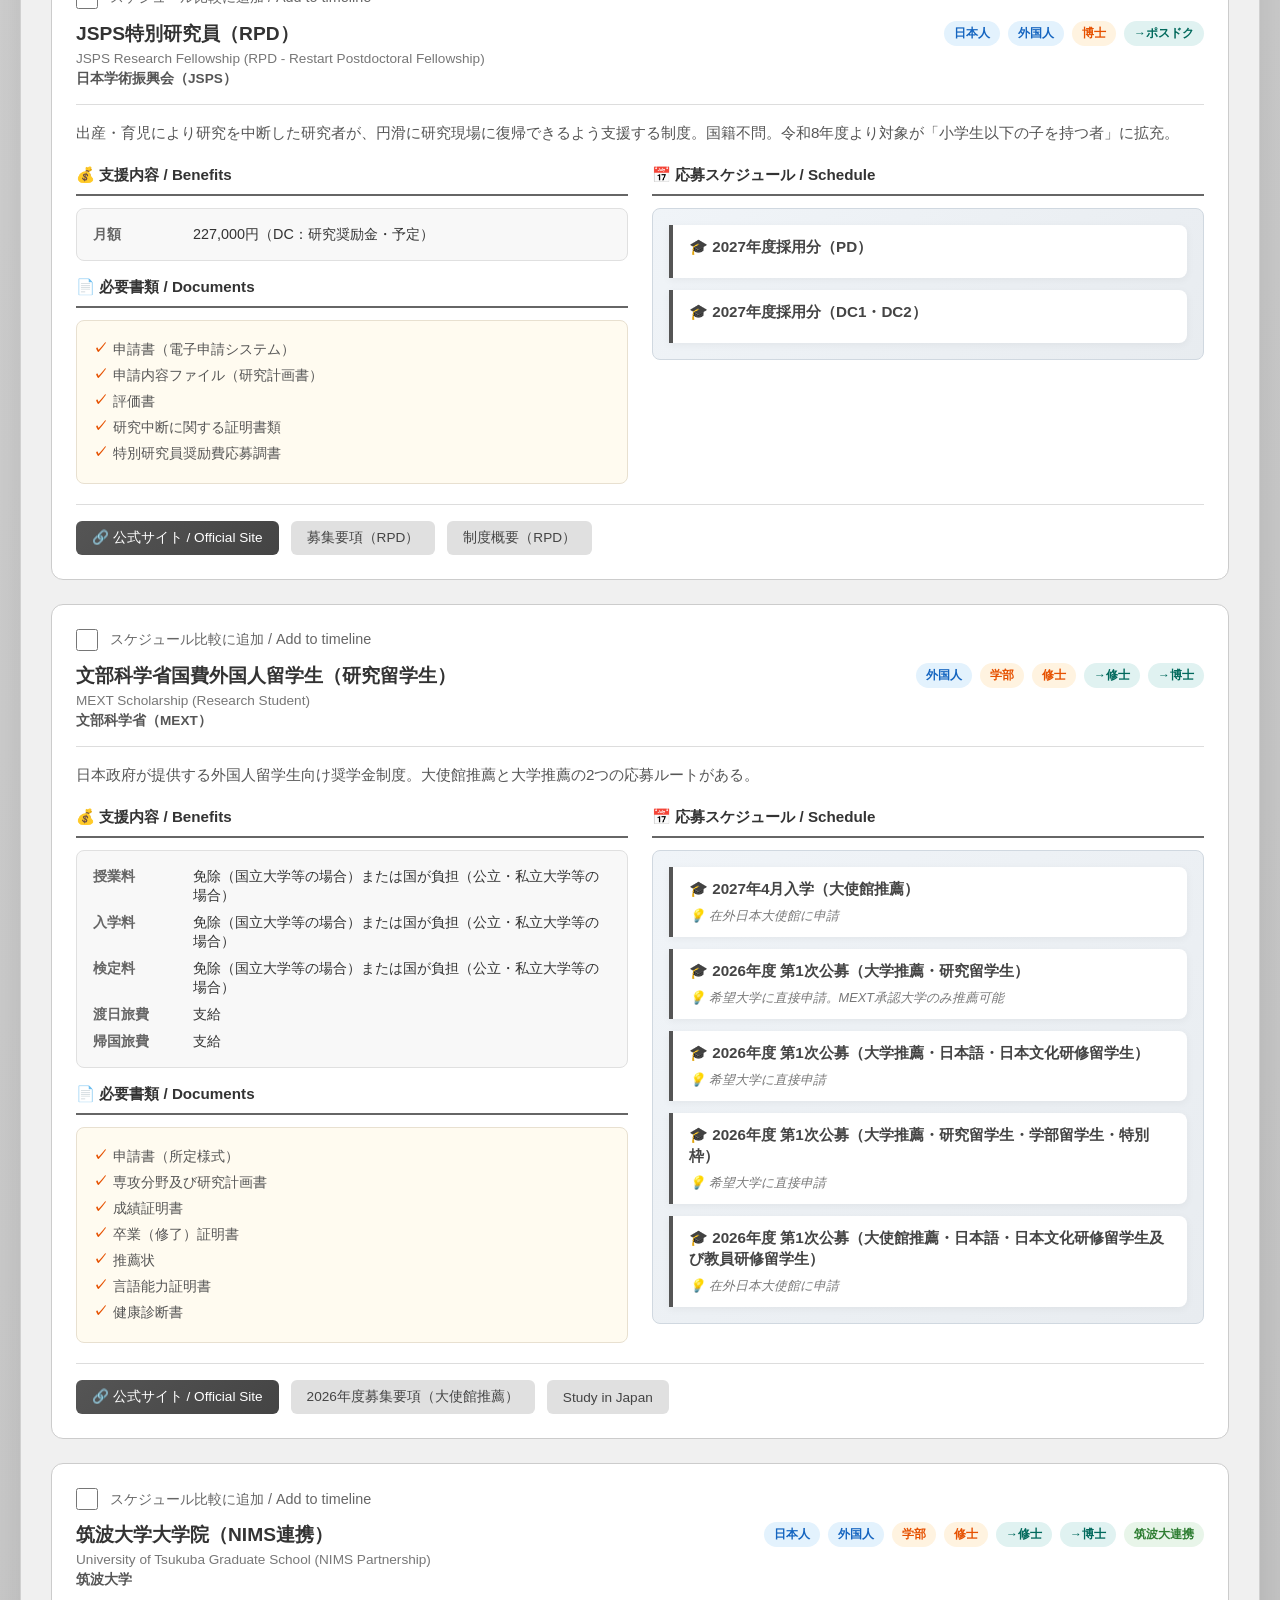
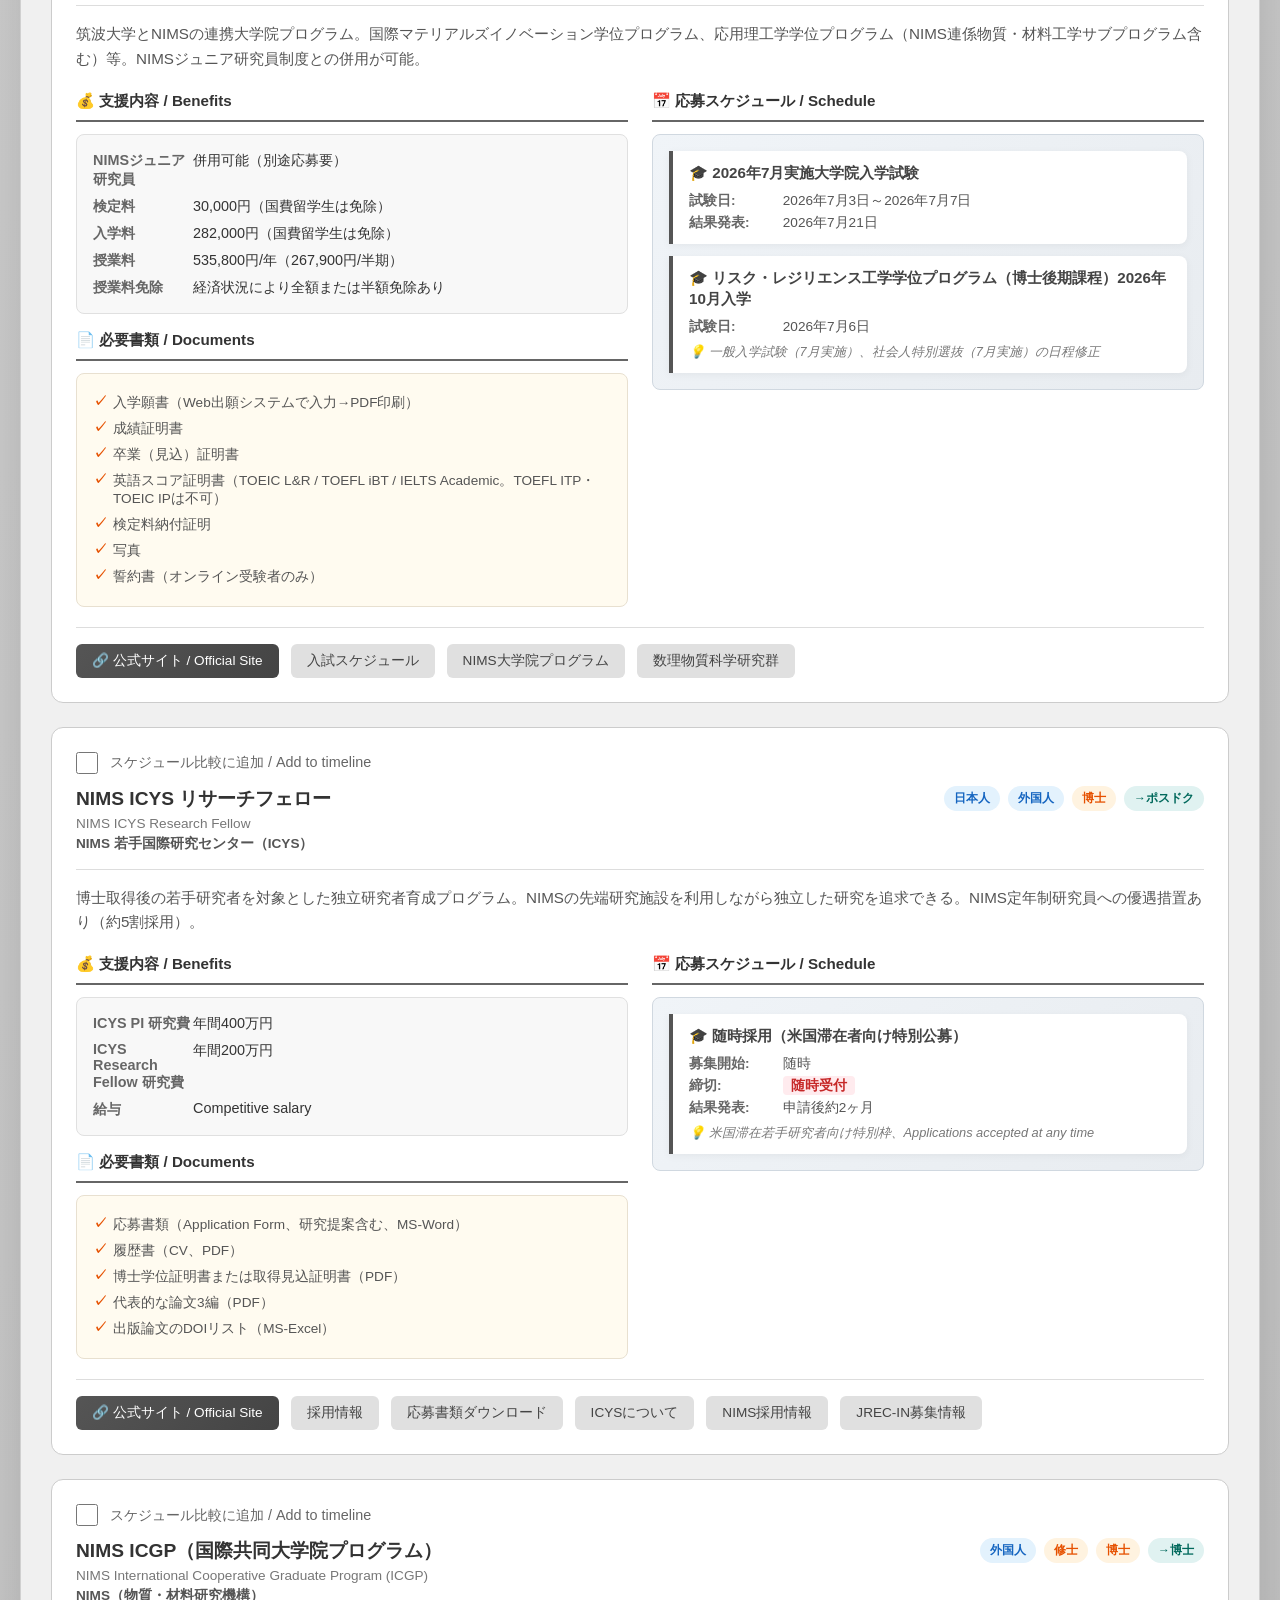
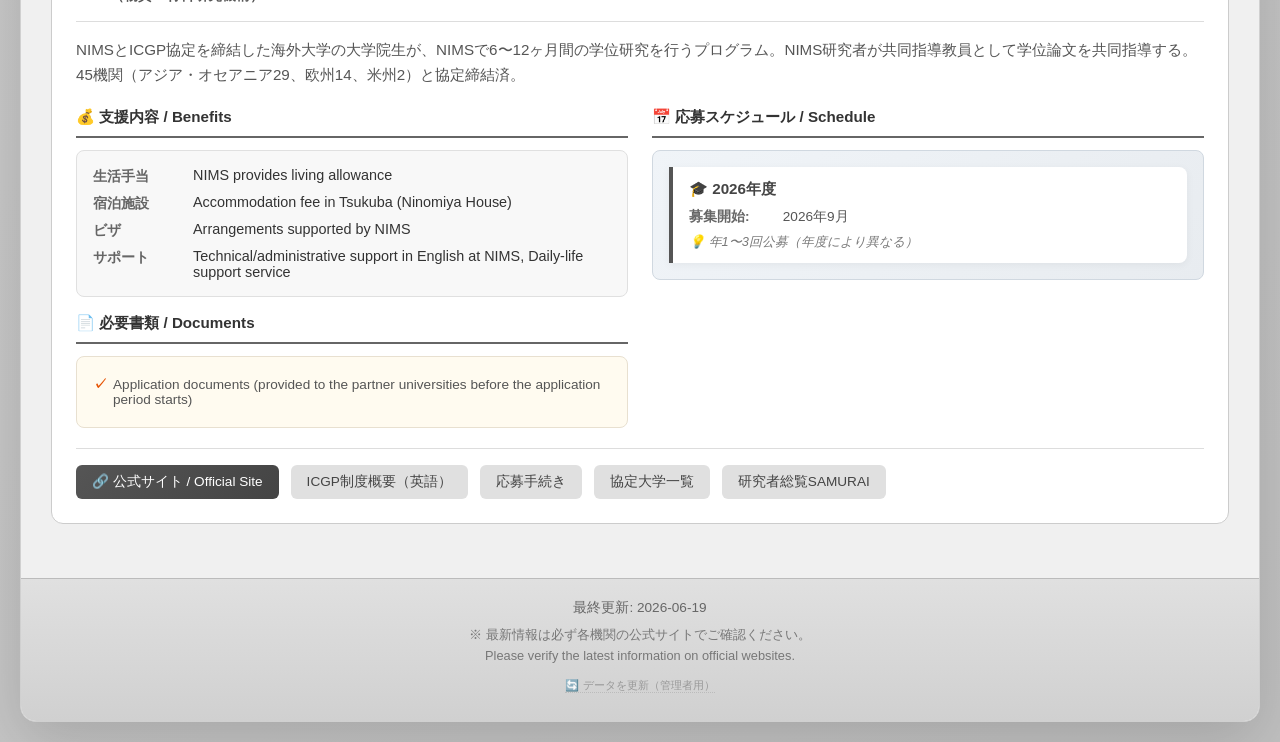
==== commit dd9f1bbf: "入学時期 UI を「年テキスト + 月セレクト」に分割、フィルタ精度も改善 UI: - select 1 個（2025-04 形式の固定 12 択）から、年4桁の text input と   月の " ====
--- a/index.html
+++ b/index.html
@@ -54,28 +54,20 @@
 
                 <!-- 入学・採用希望時期 -->
                 <div class="filter-item">
-                    <label for="intake_month">入学・採用時期 / Intake Period</label>
-                    <select id="intake_month">
-                        <option value="">-- 選択してください --</option>
-                        <optgroup label="2025年度 / FY2025">
-                            <option value="2025-04">2025年4月 / April 2025</option>
-                            <option value="2025-10">2025年10月 / October 2025</option>
-                            <option value="2025-first">2025年度前期（4-9月）/ FY2025 1st</option>
-                            <option value="2025-second">2025年度後期（10-3月）/ FY2025 2nd</option>
-                        </optgroup>
-                        <optgroup label="2026年度 / FY2026">
-                            <option value="2026-04">2026年4月 / April 2026</option>
-                            <option value="2026-10">2026年10月 / October 2026</option>
-                            <option value="2026-first">2026年度前期（4-9月）/ FY2026 1st</option>
-                            <option value="2026-second">2026年度後期（10-3月）/ FY2026 2nd</option>
-                        </optgroup>
-                        <optgroup label="2027年度 / FY2027">
-                            <option value="2027-04">2027年4月 / April 2027</option>
-                            <option value="2027-10">2027年10月 / October 2027</option>
-                            <option value="2027-first">2027年度前期（4-9月）/ FY2027 1st</option>
-                            <option value="2027-second">2027年度後期（10-3月）/ FY2027 2nd</option>
-                        </optgroup>
-                    </select>
+                    <label for="intake_year">入学・採用時期 / Intake Period</label>
+                    <div class="intake-fields">
+                        <input type="text" id="intake_year" placeholder="例: 2027"
+                               maxlength="4" inputmode="numeric" pattern="[0-9]{4}"
+                               autocomplete="off">
+                        <span class="intake-sep">年</span>
+                        <select id="intake_month_part">
+                            <option value="">-- 月 / Month --</option>
+                            <option value="04">4月 / April</option>
+                            <option value="10">10月 / October</option>
+                            <option value="first">前期（4-9月）/ 1st half</option>
+                            <option value="second">後期（10-3月）/ 2nd half</option>
+                        </select>
+                    </div>
                 </div>
 
                 <!-- 筑波大学受験 -->
--- a/static/css/style.css
+++ b/static/css/style.css
@@ -89,6 +89,41 @@
     outline: none;
     border-color: #666;
     box-shadow: 0 0 0 3px rgba(100, 100, 100, 0.15);
+}
+
+.intake-fields {
+    display: flex;
+    align-items: center;
+    gap: 8px;
+}
+
+.intake-fields input[type="text"] {
+    width: 90px;
+    padding: 12px 14px;
+    font-size: 0.95rem;
+    border: 1px solid #bbb;
+    border-radius: 8px;
+    background: #fff;
+    color: #333;
+    transition: all 0.2s;
+    text-align: center;
+}
+
+.intake-fields input[type="text"]:focus {
+    outline: none;
+    border-color: #666;
+    box-shadow: 0 0 0 3px rgba(100, 100, 100, 0.15);
+}
+
+.intake-fields .intake-sep {
+    font-size: 0.95rem;
+    color: #555;
+    flex-shrink: 0;
+}
+
+.intake-fields select {
+    flex: 1;
+    min-width: 0;
 }
 
 .filter-buttons {
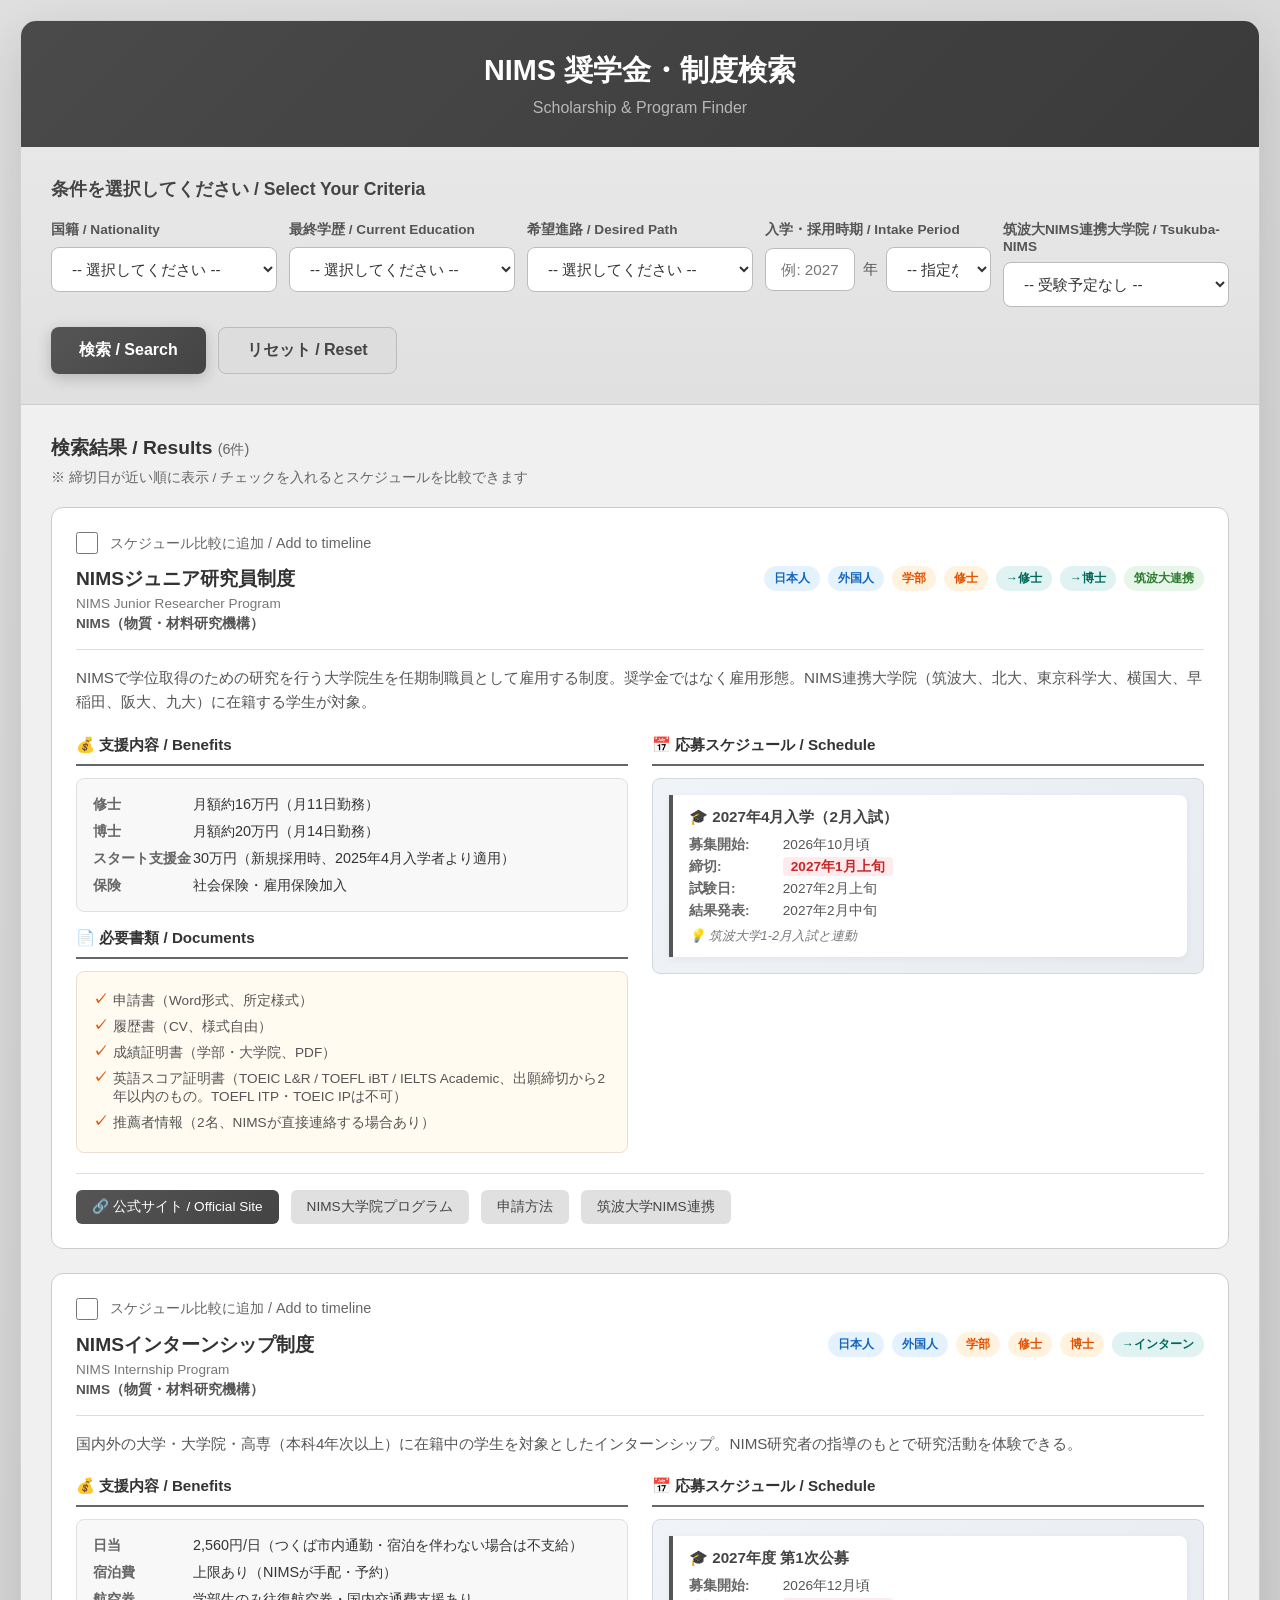
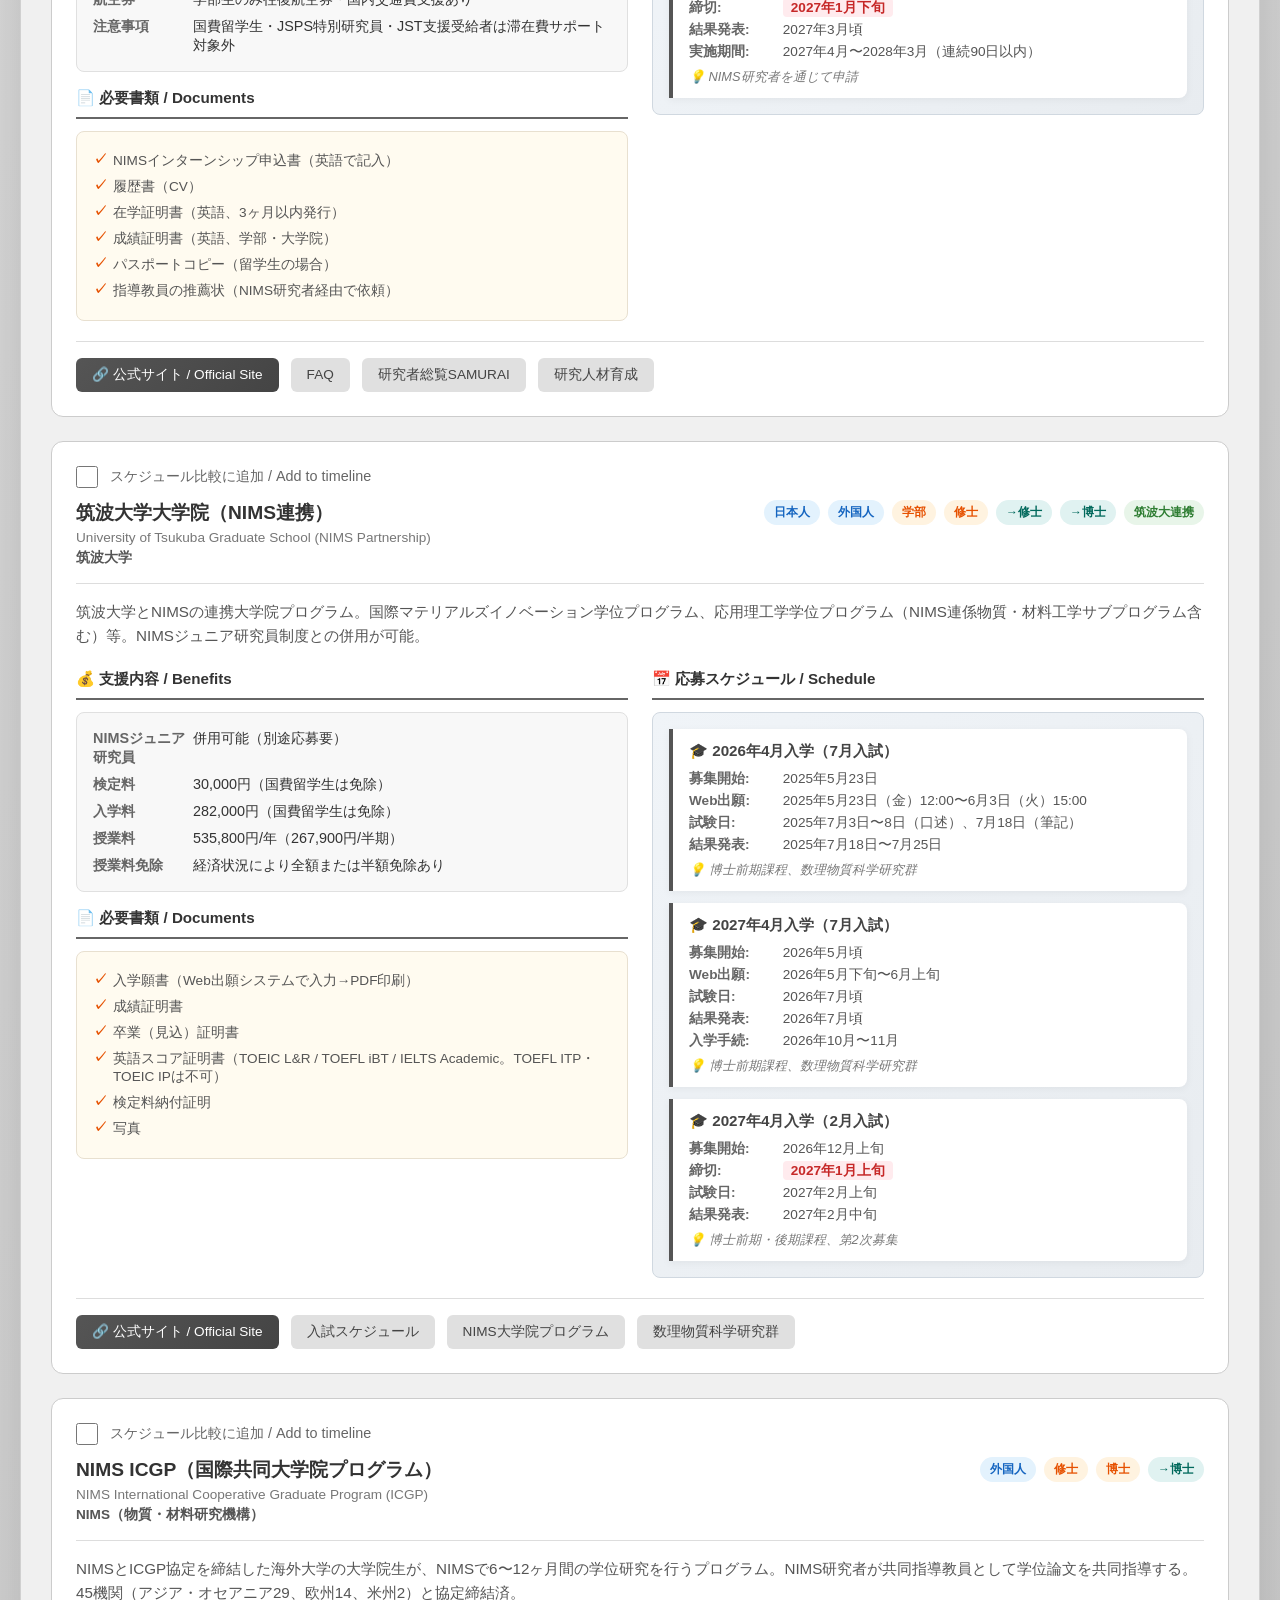
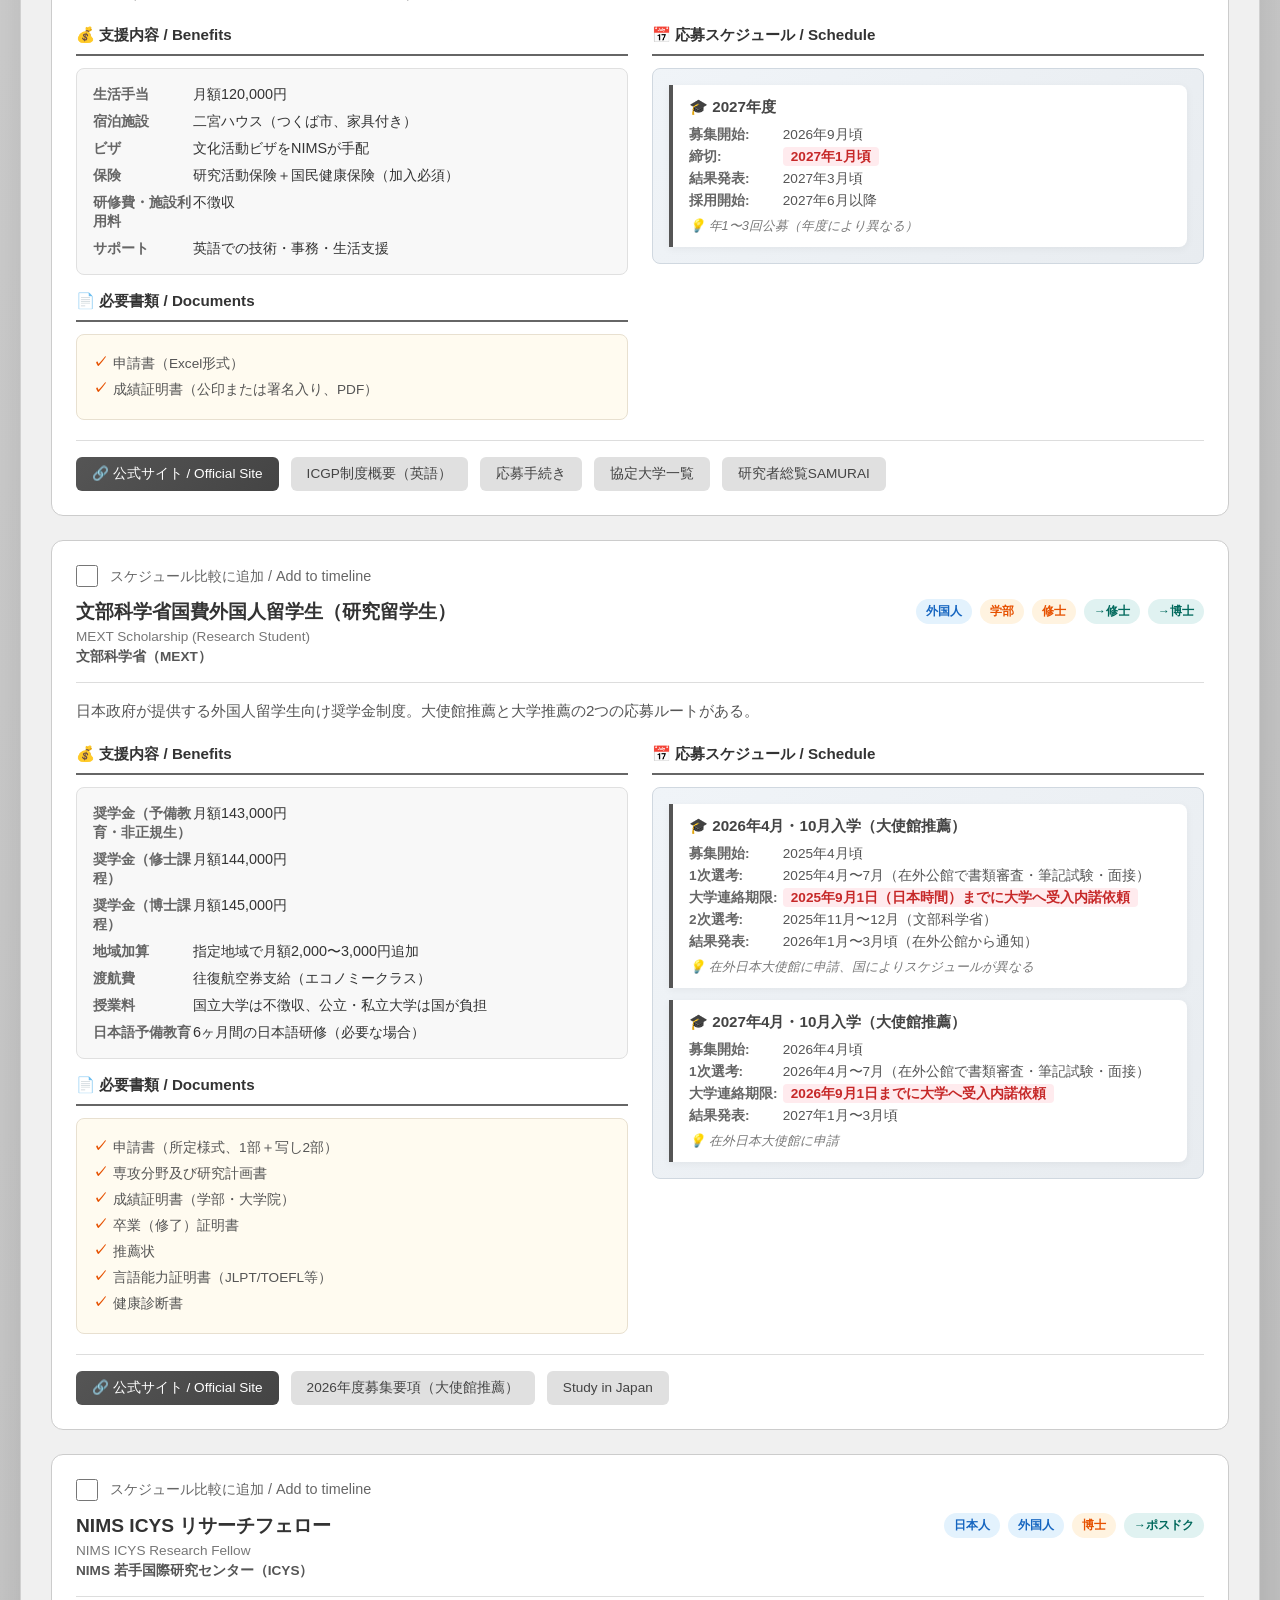
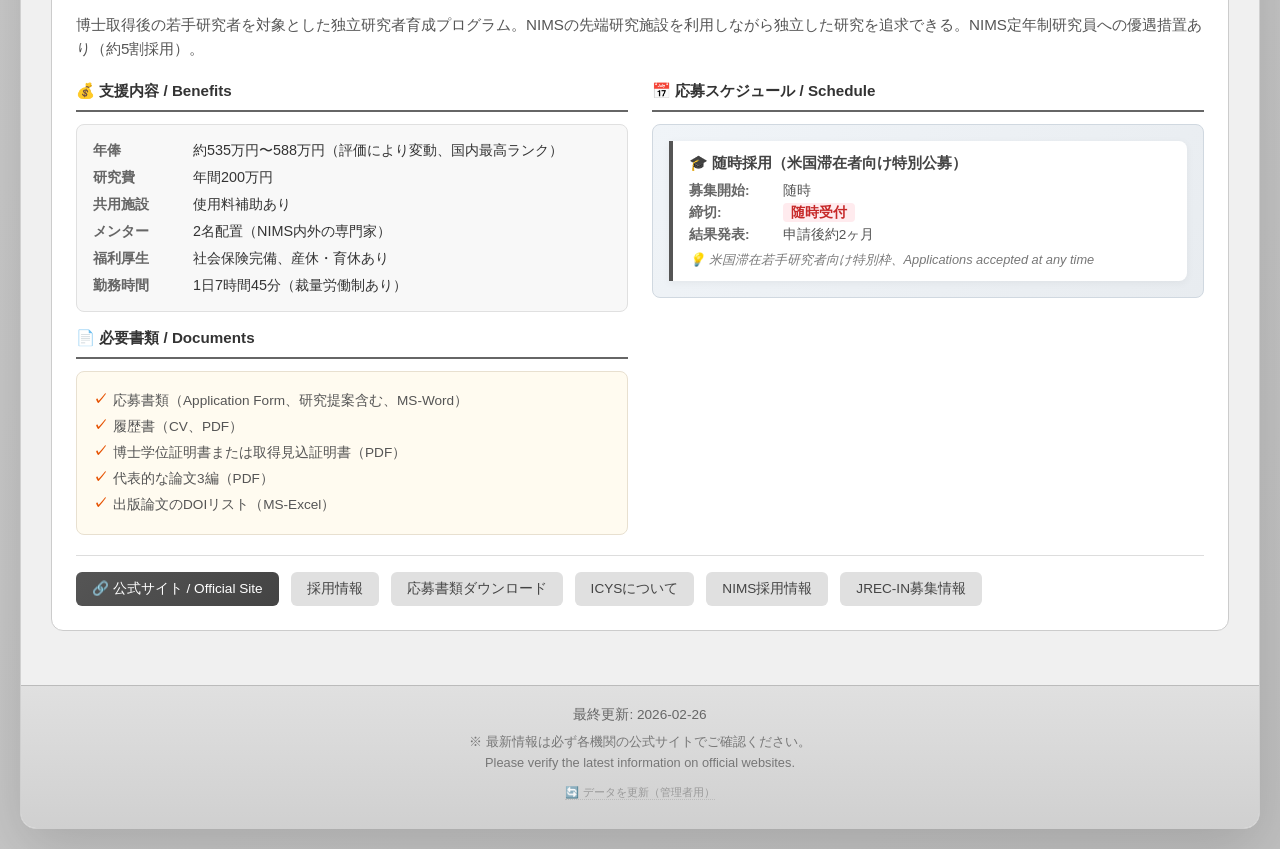
==== commit b72635b9: "入学時期の月セレクトを春/秋 2 択に簡素化 旧 UI の「4月 / 10月 / 前期(4-9月) / 後期(10-3月)」の 4 択は 「4月」と「前期」が実用上ほぼ同じ結果になり、ユーザーから わ" ====
--- a/index.html
+++ b/index.html
@@ -61,11 +61,9 @@
                                autocomplete="off">
                         <span class="intake-sep">年</span>
                         <select id="intake_month_part">
-                            <option value="">-- 月 / Month --</option>
-                            <option value="04">4月 / April</option>
-                            <option value="10">10月 / October</option>
-                            <option value="first">前期（4-9月）/ 1st half</option>
-                            <option value="second">後期（10-3月）/ 2nd half</option>
+                            <option value="">-- 指定なし / Any --</option>
+                            <option value="spring">春（4〜9月）/ Spring</option>
+                            <option value="autumn">秋（10〜3月）/ Autumn</option>
                         </select>
                     </div>
                 </div>
